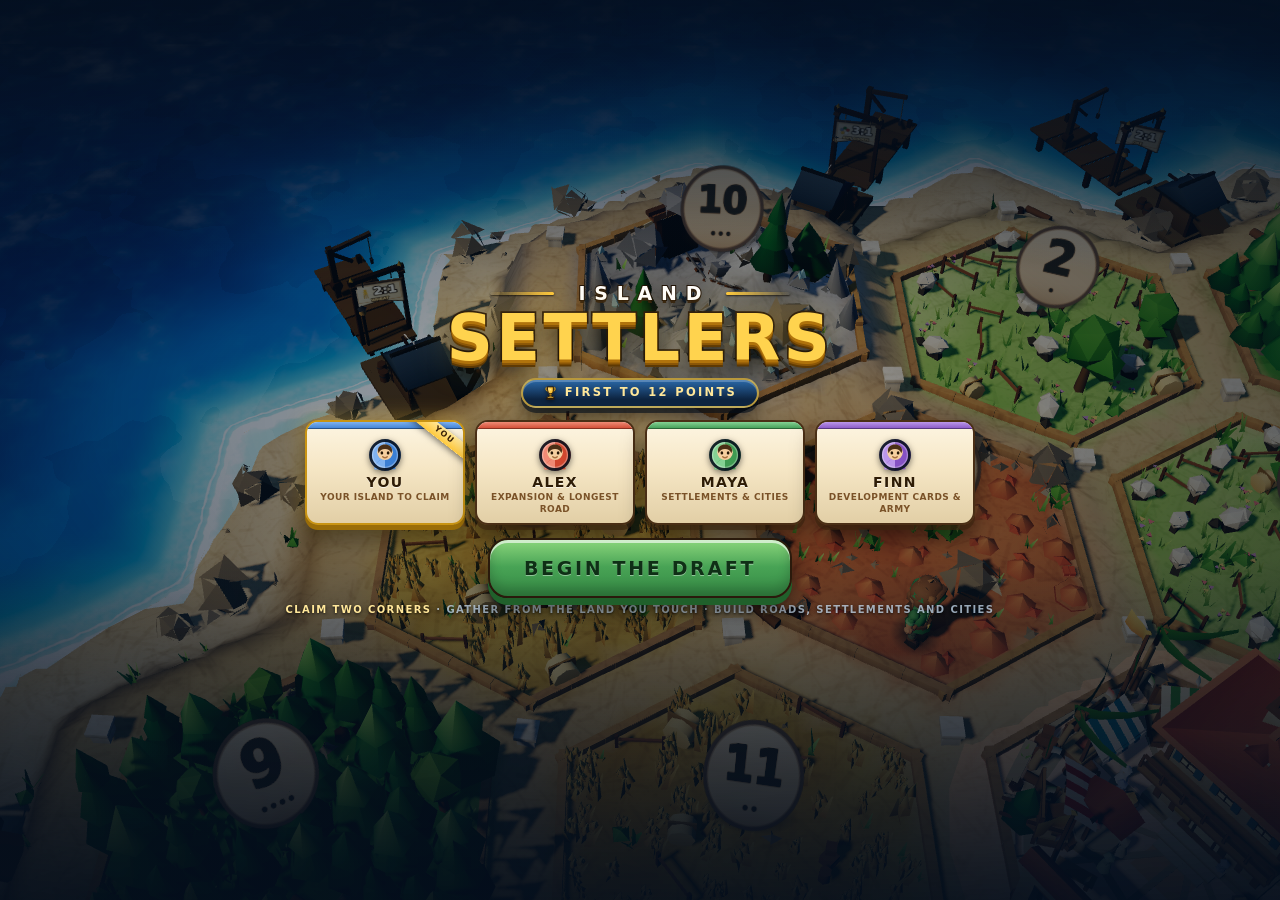
==== index.html @ 158d2d77 "Boot splash rebuilt, draft name plates removed, HUD moved to the contact-pickup model" ====
<!DOCTYPE html>
<html lang="en">
<head>
<meta charset="utf-8" />
<meta name="viewport" content="width=device-width,initial-scale=1,maximum-scale=1,user-scalable=no,viewport-fit=cover" />
<meta name="theme-color" content="#0b2a4a" />
<meta name="apple-mobile-web-app-capable" content="yes" />
<meta name="mobile-web-app-capable" content="yes" />
<meta name="apple-mobile-web-app-status-bar-style" content="black-translucent" />
<title>Island Settlers</title>
<link rel="stylesheet" href="./src/ui/ui.css" />
<script type="importmap">
{ "imports": { "three": "./vendor/three.module.js" } }
</script>
</head>
<body>
  <div id="app">
    <canvas id="gl"></canvas>
    <div id="ui"></div>
    <div id="rotate-gate">
      <div class="rg-inner">
        <div class="rg-phone"></div>
        <p>Rotate your device</p>
        <span>Island Settlers plays in landscape</span>
      </div>
    </div>
    <!-- ================================================== the cold open =====
         The first thing anyone ever sees, and the only screen in the build
         that is allowed to be expensive: nothing is being rendered behind it,
         so it can afford a painted sky, a silhouetted island, drifting cloud
         and a moving glint on the water. All of it is CSS gradients and one
         inline SVG — no images, no fonts, no requests. Styling lives in
         src/ui/ui-boot.css; the wordmark deliberately shares its bevel with
         the opening screen in src/systems/flowIntro.js. -->
    <div id="boot">
      <div class="bs-sky"></div>
      <div class="bs-sun"></div>
      <div class="bs-clouds"><i></i><i></i><i></i><i></i></div>
      <div class="bs-sea"><span class="bs-swell"></span><span class="bs-glint"></span></div>
      <!-- The silhouette. The viewBox is a deliberate 1200x132 letterbox: the
           element is ~9x as wide as it is tall on both target sizes, so the
           aspect agrees and nothing is stretched or cropped. -->
      <svg class="bs-isle" viewBox="0 0 1200 132" preserveAspectRatio="xMidYMax meet" aria-hidden="true">
        <defs>
          <linearGradient id="bsRim" x1="0" y1="0" x2="0" y2="1">
            <stop offset="0" stop-color="#ffe0a0" stop-opacity=".9" />
            <stop offset="1" stop-color="#ffab3c" stop-opacity="0" />
          </linearGradient>
          <!-- The land is not one flat ink: it catches a little sky along the
               ridge and goes almost black where it meets the water. -->
          <linearGradient id="bsLandG" x1="0" y1="0" x2="0" y2="1">
            <stop offset="0" stop-color="#143a5b" />
            <stop offset="0.5" stop-color="#0a2138" />
            <stop offset="1" stop-color="#04101c" />
          </linearGradient>
          <g id="bsPalm">
            <path d="M0 0 C-1.5 -12 -3.5 -22 -8 -32" stroke-width="3.4"
                  fill="none" stroke-linecap="round" />
            <path d="M-8 -32 C-20 -40 -30 -39 -36 -33 C-27 -36 -17 -35 -8 -32 Z" />
            <path d="M-8 -32 C-18 -44 -15 -53 -8 -57 C-11 -49 -10 -40 -8 -32 Z" />
            <path d="M-8 -32 C2 -45 12 -47 19 -43 C10 -42 1 -38 -8 -32 Z" />
            <path d="M-8 -32 C4 -32 13 -27 16 -20 C9 -26 0 -30 -8 -32 Z" />
            <path d="M-8 -32 C-16 -27 -21 -21 -22 -14 C-19 -22 -14 -28 -8 -32 Z" />
          </g>
        </defs>
        <!-- a further range, sitting back in the haze; it only shows through
             the dips in the near ridge, which is what makes the near ridge
             read as near -->
        <path class="bs-far" d="M0 132 L0 92 C80 88 140 80 210 84 C290 88 330 100 410 96
                 C510 91 580 70 680 66 C780 62 850 80 940 78
                 C1030 76 1120 70 1200 78 L1200 132 Z" />
        <!-- the island itself -->
        <path class="bs-land" d="M0 132 L0 104 C64 102 122 106 178 100 C216 96 238 84 274 78
                 C308 72 332 80 358 74 C394 66 406 50 450 42 C498 33 536 47 568 59
                 C598 70 628 77 666 75 C702 73 718 60 758 54 C802 48 840 63 874 74
                 C908 85 948 92 998 94 C1054 96 1130 93 1200 97 L1200 132 Z" />
        <!-- the sun-side edge of the ridge, caught by the light -->
        <path class="bs-lip" fill="none" stroke="url(#bsRim)" stroke-width="2.2"
              d="M358 74 C394 66 406 50 450 42 C498 33 536 47 568 59
                 C598 70 628 77 666 75 C702 73 718 60 758 54 C802 48 840 63 874 74
                 C908 85 948 92 998 94 C1054 96 1130 93 1200 97" />
        <g class="bs-palms">
          <use href="#bsPalm" transform="translate(440 44) scale(.5)" />
          <use href="#bsPalm" transform="translate(496 47) scale(.36)" />
          <use href="#bsPalm" transform="translate(752 56) scale(.44)" />
          <use href="#bsPalm" transform="translate(232 86) scale(.34)" />
        </g>
        <g class="bs-birds">
          <path d="M0 0 q5 -4 9 0 q4 -4 9 0" />
          <path d="M26 9 q3.5 -3 6.5 0 q3 -3 6.5 0" />
        </g>
      </svg>
      <div class="bs-boat">
        <svg viewBox="0 0 64 44" aria-hidden="true">
          <path d="M6 34 L58 34 L50 41 L14 41 Z" />
          <path d="M33 30 L33 7 L52 30 Z" />
          <path d="M29 30 L29 12 L15 30 Z" />
        </svg>
      </div>
      <div class="bs-vig"></div>
      <div class="bs-flash"></div>
      <div class="bs-fore">
        <div class="bs-crest">Island</div>
        <div class="bs-title">Settlers</div>
      </div>
      <!-- Parked on the deep water at the foot of the frame, well clear of the
           horizon, where a bevelled gold bar has something dark to sit on. -->
      <div class="bs-load">
        <div class="bs-bar"><span class="bs-fill"><i></i></span></div>
        <div class="bs-tip"><span>Charting the coastline</span></div>
      </div>
    </div>
  </div>
  <script>
  /* The splash is alive before a single module has parsed, so its two moving
     parts live here rather than in the build: the flavour line rotates, and
     the bar eases toward 92% because there is no honest byte counter to read.
     main.js sets `done` on #boot when the world exists — that is intercepted
     for one beat so the fill can land on 100 and the screen can hand over
     with a bloom instead of a cut. Defensive throughout: if any of it is
     missing the game still boots. */
  (function () {
    var boot = document.getElementById('boot');
    if (!boot || !boot.querySelector) return;
    var fill = boot.querySelector('.bs-fill');
    var tip = boot.querySelector('.bs-tip');
    var LINES = [
      'Charting the coastline',
      'Counting sheep in the pastures',
      'Weighing ore in the mountains',
      'Stamping the number tokens',
      'Mooring the docks against the tide',
      'Waking three rival settlers'
    ];
    var i = 1, p = 4, done = false, handing = false;

    function say(text) {
      if (!tip) return;
      while (tip.firstChild) tip.removeChild(tip.firstChild);
      var s = document.createElement('span');
      s.textContent = text;
      tip.appendChild(s);
    }
    var tipT = setInterval(function () {
      if (done) return;
      say(LINES[i++ % LINES.length]);
    }, 2300);

    var barT = setInterval(function () {
      if (done) return;
      p += (92 - p) * 0.055 + 0.35;
      if (p >= 91.9) { p = 92; clearInterval(barT); }
      if (fill) fill.style.width = p.toFixed(1) + '%';
    }, 90);

    function finish() {
      if (done) return;
      done = true;
      clearInterval(barT); clearInterval(tipT);
      if (fill) fill.style.width = '100%';
      say('Make landfall');
    }

    function watch() {
      if (handing || !boot.classList.contains('done')) return;
      handing = true;
      boot.classList.remove('done');          // hold for the last beat
      finish();
      setTimeout(function () { boot.classList.add('done'); }, 430);
    }
    if (typeof MutationObserver === 'function') {
      new MutationObserver(watch).observe(boot, {
        attributes: true, attributeFilter: ['class']
      });
    } else {
      setInterval(watch, 120);
    }
  })();
  </script>
  <script type="module" src="./src/main.js"></script>
</body>
</html>
---- src/ui/ui.css ----
/* ==========================================================================
   Island Settlers — interface styling (entry point).
   Landscape mobile web. System faces only, no webfonts, no remote assets.

   Split across four files to stay well inside the per-file line budget:
     ui-base.css  design tokens, reset, shared material, buttons
     ui-hud.css   the in-world heads-up display
     ui-boot.css  the boot splash — the cold open, before anything exists
     ui.css       board overview, modal panels, results, responsive

   Owner: UI agent.
   ========================================================================== */

@import './ui-base.css';
@import './ui-hud.css';
@import './ui-boot.css';

/* ======================================================== opening screen
   The match-flow module sets `mf-introlive` on the interface root while the
   opening screen is up. There is no match yet — an empty resource bar and a
   0-0-0-0 ranking behind the title is noise, and it was reading straight
   through the wordmark. Everything but the flow layer stands down, then
   fades back in as the draft begins. */
#ui.mf-introlive > *:not(.mf-layer){
  opacity:0 !important;
  transition:opacity .3s ease;
}
/* The overview and the panels animate their own opacity — leave them alone. */
#ui > *:not(.mf-layer):not(.ov):not(.panels){transition:opacity .45s ease .12s}

/* ============================================================== overview */
.ov{
  position:absolute;inset:0;
  opacity:0;transform:scale(1.05);
  transition:opacity .25s ease,transform .25s cubic-bezier(.2,.9,.3,1);
}
.ov.on{opacity:1;transform:scale(1)}
.ov-cv{position:absolute;inset:0;width:100%;height:100%;display:block;touch-action:none}

.ov-top{
  position:absolute;top:var(--gT);left:50%;transform:translateX(-50%);
  display:flex;flex-direction:column;align-items:center;gap:2px;
  padding:6px 22px 7px;border-radius:13px;
}
.ov-title{font:800 14px/1 var(--ff);letter-spacing:.16em;text-transform:uppercase;
  color:var(--gold-l);text-shadow:0 1px 0 #6b4405,0 2px 6px rgba(0,0,0,.5)}
.ov-hint{font:700 9px/1 var(--ff);letter-spacing:.1em;text-transform:uppercase;
  color:rgba(196,220,245,.8)}

.ov-x{position:absolute;top:var(--gT);left:var(--gL)}

.ov-rail{
  position:absolute;right:var(--gR);top:var(--gT);
  bottom:var(--gB);width:186px;overflow:auto;
  display:flex;flex-direction:column;gap:6px;padding:7px;
}
.rail-head{font:800 9px/1 var(--ff);letter-spacing:.24em;text-transform:uppercase;
  color:rgba(255,231,154,.78);text-align:center;padding:2px 0 4px}

/* One row per settler. The left bar is the player's colour at full strength —
   no tint, no transparency — and the whole row is washed with it, so "which
   one am I" is answered before the name is read. */
.rr{position:relative;padding:6px 7px 6px 12px;border-radius:10px;overflow:hidden;
  background:
    linear-gradient(90deg,var(--ct,rgba(59,127,212,.34)),rgba(255,255,255,.03) 64%),
    linear-gradient(180deg,rgba(255,255,255,.09),rgba(255,255,255,.03));
  box-shadow:inset 0 1px 0 rgba(255,255,255,.16),0 1px 2px rgba(0,0,0,.3)}
.rr::before{content:'';position:absolute;left:0;top:0;bottom:0;width:6px;
  background:linear-gradient(180deg,var(--cl,#7fb2f0),var(--c,#3b7fd4) 55%);
  box-shadow:inset -1px 0 0 rgba(0,0,0,.45)}
.rr.me{padding-top:8px;
  background:
    linear-gradient(90deg,var(--ct2,rgba(59,127,212,.62)),rgba(59,127,212,.16) 72%),
    linear-gradient(180deg,rgba(255,255,255,.12),rgba(255,255,255,.04));
  box-shadow:inset 0 0 0 2px var(--gold),0 0 14px rgba(255,201,60,.34),
             inset 0 1px 0 rgba(255,255,255,.2)}
.rr.me::before{width:7px;box-shadow:inset -1px 0 0 rgba(0,0,0,.4),0 0 10px rgba(255,201,60,.6)}
.rr-you{position:absolute;top:0;right:0;padding:2px 7px 3px;border-radius:0 10px 0 9px;
  background:linear-gradient(180deg,var(--gold-l),var(--gold));
  font:800 8px/1 var(--ff);letter-spacing:.16em;text-transform:uppercase;color:#3a2208;
  box-shadow:0 1px 3px rgba(0,0,0,.5)}
.rr-top{display:flex;align-items:center;gap:7px}
.rr-av{line-height:0;flex:0 0 auto}
.rr-id{flex:1 1 auto;min-width:0;display:flex;flex-direction:column;gap:2px}
.rr-name{min-width:0;font:800 12.5px/1 var(--ff);color:#fff;letter-spacing:.05em;
  overflow:hidden;text-overflow:ellipsis;white-space:nowrap;
  text-shadow:0 1px 2px rgba(0,0,0,.6)}
.rr-col{font:800 7.5px/1 var(--ff);letter-spacing:.2em;text-transform:uppercase;
  color:var(--cl,#7fb2f0);text-shadow:0 1px 2px rgba(0,0,0,.7)}
.rr.me .rr-col{color:var(--gold-l)}
.rr-vp{font:800 20px/1 var(--ff);color:var(--gold);
  -webkit-text-stroke:1.6px rgba(10,18,30,.8);paint-order:stroke fill}
.rr-stats{display:flex;flex-wrap:wrap;gap:4px;margin-top:5px}
.rr-stats i{display:inline-flex;align-items:center;gap:3px;font-style:normal;
  padding:2px 5px;border-radius:7px;background:rgba(0,0,0,.30);
  box-shadow:inset 0 1px 0 rgba(255,255,255,.12)}
.rr-stats i em{font:800 13px/1 var(--ff);font-style:normal;color:#eaf2fb}
.rr-stats i.won{background:rgba(255,201,60,.26);box-shadow:inset 0 0 0 1px rgba(255,201,60,.6)}
.rr-stats i.won em{color:var(--gold-l)}

.ov-bar{
  position:absolute;left:50%;transform:translateX(-50%);
  bottom:var(--gB);
  display:flex;align-items:center;gap:11px;padding:7px 11px;
  border-radius:17px;
}
.ov-sel{font:800 10px/1.2 var(--ff);letter-spacing:.13em;text-transform:uppercase;
  color:rgba(226,238,250,.9);max-width:34vw;text-align:center}

/* ================================================================ panels */
.panels{position:absolute;inset:0;opacity:0;transition:opacity .22s ease}
.panels.on{opacity:1}
.scrim{position:absolute;inset:0;background:rgba(4,14,28,.62);
  backdrop-filter:blur(3px);-webkit-backdrop-filter:blur(3px);pointer-events:auto}
.scrim.hard{background:rgba(4,14,28,.9)}

.sheet{
  position:absolute;left:50%;top:50%;transform:translate(-50%,-50%) scale(.97);
  width:min(680px,calc(100vw - 28px - var(--sal) - var(--sar)));
  max-height:calc(100vh - 20px - var(--sat) - var(--sab));
  display:flex;flex-direction:column;gap:8px;padding:11px 13px 12px;
  background:linear-gradient(180deg,#fdf5e2 0%,var(--cream) 34%,var(--cream-2) 100%);
  border:3px solid var(--brown);border-radius:20px;
  box-shadow:0 10px 0 rgba(90,58,30,.5),0 22px 46px rgba(0,0,0,.6),
             inset 0 3px 0 rgba(255,255,255,.9);
  transition:transform .22s cubic-bezier(.2,1.2,.35,1);
  pointer-events:auto;overflow:hidden;
}
.panels.on .sheet{transform:translate(-50%,-50%) scale(1)}
.sheet-head{display:flex;align-items:center;justify-content:space-between;gap:10px}
.sheet-title{font:800 16px/1 var(--ff);letter-spacing:.2em;text-transform:uppercase;
  color:var(--brown);text-shadow:0 1px 0 rgba(255,255,255,.85)}
.sheet h4{margin:0 0 5px;font:800 9.5px/1 var(--ff);letter-spacing:.2em;
  text-transform:uppercase;color:var(--brown-2);text-align:center}
.sheet-foot{display:flex;align-items:center;justify-content:space-between;gap:12px;
  padding-top:3px;border-top:2px solid rgba(90,58,30,.18)}
.why,.vp-note{font:700 10.5px/1.25 var(--ff);letter-spacing:.06em;color:#6b4a26;
  text-transform:uppercase;flex:1 1 auto}

/* --- trade --------------------------------------------------------------- */
.inv-strip{display:flex;gap:10px;justify-content:center;padding:6px 10px;border-radius:12px;
  background:linear-gradient(180deg,rgba(90,58,30,.06),rgba(90,58,30,.16));
  border:1.5px solid rgba(90,58,30,.26);
  box-shadow:inset 0 1px 0 rgba(255,255,255,.7)}
.inv{display:flex;align-items:center;gap:5px}
.inv b{font:800 17px/1 var(--ff);color:#3f2a12;text-shadow:0 1px 0 rgba(255,255,255,.6)}

.trade-body{display:flex;align-items:stretch;gap:10px}
.tcol{flex:1 1 0;min-width:0}
.tmid{display:flex;flex-direction:column;align-items:center;justify-content:center;gap:2px;
  flex:0 0 92px;padding:0 4px}
.ratio{display:flex;align-items:baseline;gap:3px}
.ratio b{font:800 30px/1 var(--ff);color:var(--brown);
  text-shadow:0 2px 0 rgba(255,255,255,.8),0 3px 6px rgba(90,58,30,.3)}
.ratio i{font:800 22px/1 var(--ff);font-style:normal;color:var(--gold-d)}
.ratio-where{font:800 8.5px/1.1 var(--ff);letter-spacing:.14em;text-transform:uppercase;
  color:var(--brown-2);text-align:center}
.ratio-note{font:700 8px/1.15 var(--ff);letter-spacing:.06em;text-transform:uppercase;
  color:#9a6b2c;text-align:center;min-height:9px}

.pickrow{display:flex;gap:5px}
.pick{
  position:relative;flex:1 1 48px;min-width:48px;min-height:62px;
  display:flex;flex-direction:column;align-items:center;justify-content:center;gap:3px;
  padding:5px 2px;border-radius:11px;
  background:linear-gradient(180deg,#fffaee,#efdfba);
  border:2px solid rgba(90,58,30,.55);
  box-shadow:0 3px 0 rgba(90,58,30,.35),inset 0 2px 0 rgba(255,255,255,.85);
  cursor:pointer;touch-action:manipulation;
  transition:transform .1s ease,box-shadow .1s ease,filter .16s ease;
}
.pick:active{transform:translateY(3px);box-shadow:0 0 0 rgba(90,58,30,.35)}
.pick.on{border-color:var(--gold-d);
  background:linear-gradient(180deg,#ffeeb8,#ffc93c);
  box-shadow:0 3px 0 #a8741a,0 0 15px rgba(255,201,60,.55),inset 0 2px 0 rgba(255,255,255,.8)}
.pick.off{filter:grayscale(1) brightness(.9);opacity:.55}
.pick.off:active{transform:none}
.pk-ico{line-height:0}
.pk-name{font:800 8px/1 var(--ff);letter-spacing:.09em;text-transform:uppercase;color:var(--brown)}
.pick em{position:absolute;top:2px;right:4px;font:800 11px/1 var(--ff);font-style:normal;
  color:#7a5228}

/* --- cards --------------------------------------------------------------- */
/* The buy button carries its own cost row: it must not inherit the build
   card's full-bleed gold band, which overflows a 48px-tall button. */
.buy-cost{display:inline-flex;align-items:center;gap:7px;margin-left:3px;
  padding-left:9px;border-left:1.5px solid rgba(90,58,30,.30)}
.buy-cost .cc{display:inline-flex;align-items:center;gap:2px;font-style:normal}
.buy-cost .cc em{font:800 16px/1 var(--ff);font-style:normal;color:#3f2a12;
  text-shadow:0 1px 0 rgba(255,255,255,.55)}
.hand{display:flex;gap:9px;justify-content:center;align-items:flex-start;
  min-height:150px;padding:8px 4px 4px;overflow-x:auto;overflow-y:hidden}
.dcard{
  position:relative;flex:0 0 122px;width:122px;min-height:150px;
  display:flex;flex-direction:column;align-items:center;gap:4px;padding:9px 8px 10px;
  background:linear-gradient(180deg,#fffaea,#f0dfb6 62%,#e0cb9c);
  border:2.5px solid var(--brown);border-radius:12px;
  box-shadow:0 6px 0 rgba(90,58,30,.42),0 12px 22px rgba(0,0,0,.4),
             inset 0 2px 0 rgba(255,255,255,.9);
  transform-origin:50% 120%;cursor:pointer;touch-action:manipulation;
  transition:transform .16s cubic-bezier(.2,1.2,.35,1),box-shadow .16s ease;
}
.dcard:active{box-shadow:0 2px 0 rgba(90,58,30,.42),0 6px 12px rgba(0,0,0,.4)}
.dcard::after{content:'';position:absolute;inset:4px;border-radius:8px;
  border:1.5px dashed rgba(90,58,30,.28);pointer-events:none}
.dc-art{line-height:0;padding:7px;border-radius:50%;
  background:radial-gradient(circle at 40% 32%,#fff,rgba(255,201,60,.35) 70%,rgba(255,201,60,0));
  box-shadow:inset 0 0 0 2px rgba(90,58,30,.22)}
.dc-name{font:800 11px/1 var(--ff);letter-spacing:.11em;text-transform:uppercase;
  color:var(--brown);text-align:center;text-shadow:0 1px 0 rgba(255,255,255,.8)}
.dc-text{font:400 9.5px/1.28 var(--ff);color:#6b4a26;text-align:center;flex:1 1 auto}
.dc-play{font:800 8px/1 var(--ff);letter-spacing:.16em;text-transform:uppercase;
  color:#fff;background:linear-gradient(#48a355,#25692f);padding:4px 9px;border-radius:8px;
  box-shadow:0 2px 0 #17471f}
.c-knight .dc-art{background:radial-gradient(circle at 40% 32%,#fff,rgba(141,151,166,.4) 70%,transparent)}
.c-victoryPoint .dc-art{background:radial-gradient(circle at 40% 32%,#fff,rgba(255,201,60,.5) 70%,transparent)}
.hand-empty{display:flex;flex-direction:column;align-items:center;gap:8px;
  padding:22px 20px;opacity:.62}
.hand-empty p{margin:0;max-width:280px;text-align:center;
  font:700 11px/1.35 var(--ff);color:var(--brown-2)}

/* --- results -------------------------------------------------------------- */
.results{
  position:absolute;inset:0;display:flex;flex-direction:column;
  padding:var(--gT) var(--gR) var(--gB) var(--gL);
  gap:7px;pointer-events:auto;
  background:radial-gradient(ellipse at 50% 22%,rgba(255,201,60,.20),transparent 62%),
             linear-gradient(180deg,#0b2444,#061529);
}
.rs-banner{
  position:absolute;left:50%;top:-8px;transform:translateX(-50%);line-height:0;
  padding:12px 26px 14px;border-radius:0 0 22px 22px;
  background:linear-gradient(180deg,var(--wl,#ffe79a),var(--wc,#ffc93c));
  border:3px solid rgba(20,12,4,.6);border-top:0;
  box-shadow:0 10px 26px rgba(0,0,0,.55),inset 0 -6px 12px rgba(0,0,0,.18);
  animation:bannerDrop .5s cubic-bezier(.2,1.3,.35,1);
}
@keyframes bannerDrop{from{transform:translateX(-50%) translateY(-70px)}to{transform:translateX(-50%)}}
.rs-head{margin-top:74px;text-align:center}
.rs-title{margin:0;font:800 34px/1 var(--ff);letter-spacing:.14em;text-transform:uppercase;
  color:var(--gold);-webkit-text-stroke:2px rgba(12,20,34,.85);
  text-shadow:0 4px 0 rgba(8,14,26,.5),0 0 34px rgba(255,201,60,.55);
  animation:titlePop .5s .12s cubic-bezier(.2,1.5,.4,1) both}
.results.lost .rs-title{color:#e3ecf6;text-shadow:0 4px 0 rgba(8,14,26,.5)}
@keyframes titlePop{from{opacity:0;transform:scale(.7)}to{opacity:1;transform:scale(1)}}
.rs-sub{margin:3px 0 0;font:700 11px/1.2 var(--ff);letter-spacing:.14em;text-transform:uppercase;
  color:rgba(200,222,244,.86)}

.rs-body{flex:1 1 auto;display:flex;gap:11px;min-height:0;margin-top:6px}
.rs-list{flex:1 1 auto;display:flex;flex-direction:column;gap:6px;overflow:auto;min-width:0}
.rs-row{
  display:flex;align-items:center;gap:9px;padding:6px 10px;border-radius:12px;
  border-left:5px solid var(--c,#3b7fd4);
  opacity:0;transform:translateX(34px);
  transition:opacity .34s ease,transform .34s cubic-bezier(.2,1,.3,1);
}
.rs-row.in{opacity:1;transform:none}
.rs-row.win{box-shadow:0 8px 8px -2px rgba(0,0,0,.4),0 0 22px rgba(255,201,60,.34),
  inset 0 2px 0 rgba(255,255,255,.22),inset 0 0 0 1.5px rgba(255,201,60,.6)}
.rs-av{line-height:0;flex:0 0 auto}
.rs-pos{font:800 17px/1 var(--ff);color:rgba(255,255,255,.5);width:16px;text-align:center}
.rs-row.win .rs-pos{color:var(--gold)}
.rs-mid{flex:1 1 auto;min-width:0;display:flex;flex-direction:column;gap:4px}
.rs-name{font:800 13px/1 var(--ff);letter-spacing:.1em;text-transform:uppercase;color:#fff}
.rs-bd{display:flex;flex-wrap:wrap;gap:5px}
.rs-bd i{display:inline-flex;align-items:center;gap:4px;font-style:normal;
  padding:2px 6px;border-radius:7px;background:rgba(0,0,0,.30);
  box-shadow:inset 0 1px 0 rgba(255,255,255,.12)}
.rs-bd em{font:800 13px/1 var(--ff);font-style:normal;color:var(--gold-l)}
.rs-bd u{font:700 9px/1 var(--ff);text-decoration:none;letter-spacing:.08em;
  text-transform:uppercase;color:rgba(214,232,248,.82)}
.rs-vp{display:flex;align-items:center;gap:4px}
.rs-vp b{font:800 22px/1 var(--ff);color:var(--gold);
  -webkit-text-stroke:1.8px rgba(10,18,30,.8);paint-order:stroke fill}
.rs-vp i{line-height:0}

.rs-side{flex:0 0 210px;display:flex;flex-direction:column;gap:4px;padding:8px 9px;
  overflow:auto}
.rs-side h4{margin:0 0 3px;font:800 9px/1 var(--ff);letter-spacing:.22em;text-transform:uppercase;
  color:rgba(255,231,154,.78);text-align:center}
.rs-stat{display:flex;align-items:center;gap:7px;padding:3px 5px;border-radius:8px}
.rs-stat:nth-child(even){background:rgba(255,255,255,.06)}
.rs-stat span{flex:1 1 auto;font:700 9.5px/1.15 var(--ff);letter-spacing:.06em;
  text-transform:uppercase;color:rgba(206,226,246,.85)}
.rs-stat b{font:800 13px/1 var(--ff);color:#fff}
.rs-foot{display:flex;justify-content:center;padding-top:2px}

/* The boot splash lives in ui-boot.css. */

/* ============================================================ rotate gate */
#rotate-gate{
  position:absolute;inset:0;z-index:40;display:none;
  align-items:center;justify-content:center;
  background:linear-gradient(180deg,#0b2444,#061529);
}
#rotate-gate.show{display:flex}
.rg-inner{display:flex;flex-direction:column;align-items:center;gap:16px;text-align:center;
  padding:22px}
.rg-inner p{margin:0;font:800 20px/1 var(--ff);letter-spacing:.16em;text-transform:uppercase;
  color:var(--gold-l);text-shadow:0 2px 0 #6b4405}
.rg-inner span{font:700 11px/1.3 var(--ff);letter-spacing:.12em;text-transform:uppercase;
  color:rgba(198,220,242,.75)}
.rg-phone{
  width:58px;height:100px;border-radius:12px;
  background:linear-gradient(160deg,#1e4470,#0d2340);
  border:3px solid rgba(255,201,60,.75);
  box-shadow:0 10px 26px rgba(0,0,0,.55),inset 0 2px 0 rgba(255,255,255,.16);
  position:relative;animation:rgSpin 2.4s ease-in-out infinite;
}
.rg-phone::before{content:'';position:absolute;left:50%;top:7px;transform:translateX(-50%);
  width:20px;height:3px;border-radius:2px;background:rgba(255,201,60,.55)}
.rg-phone::after{content:'';position:absolute;left:50%;bottom:6px;transform:translateX(-50%);
  width:20px;height:20px;border-radius:50%;border:2px solid rgba(255,201,60,.45)}
@keyframes rgSpin{0%,22%{transform:rotate(0)}52%,78%{transform:rotate(-90deg)}100%{transform:rotate(0)}}

/* =========================================================== compact phone
   Verified at 667x375. The rule here is simple: gutters, gaps and text may
   shrink — a resource icon never does. Everything the thumb touches keeps a
   48px box, and the four bottom clusters are sized so they cannot meet. */
@media (max-height:400px),(max-width:760px){
  :root{--edge:9px}

  /* top-left stacks so the identity chip never reaches the resource pill */
  .tl-row{flex-direction:column;align-items:flex-start;gap:6px}
  .idcard{height:44px;max-width:150px;padding:0 9px 0 6px;gap:6px}
  .idc-name{font-size:12.5px}
  .idc-sub{display:none}
  .idc-vp{padding-left:7px;gap:3px}
  .idc-vp b{font-size:20px}
  .idc-vp i{font-size:10px}
  .pop{top:calc(var(--gT) + 104px)}

  .resbar{height:42px;padding:0 3px}
  .res{padding:0 5px;gap:4px}
  .res b{font-size:19px;min-width:12px}

  .hud-tr{width:158px;padding:4px 5px 6px}
  .rk{height:34px;gap:5px;padding:0 6px 0 5px}
  .rk-av svg{width:28px;height:28px}
  .rk-pos{display:none}
  .rk-name{font-size:11.5px}
  .rk-vp b{font-size:17px;min-width:12px}
  .rk-head{font-size:8px;padding:2px 0 4px}

  .bcard{width:70px;height:96px;padding:5px 3px 0}
  .build-row{gap:5px}
  .bc-name{font-size:12px}
  .bcard[data-kind="settlement"] .bc-name{font-size:10.5px}
  .bc-ico svg{width:26px;height:26px}
  /* Two cost chips must share a 70px card: the 20px object is fixed, so the
     padding and the inter-chip gap are what give. */
  .bc-cost{gap:1px 3px;padding:2px 0 3px}
  .bc-cost .cc{gap:1px;padding:0}
  .bc-cost .cc em{font-size:14px}

  .cbtn{width:50px;height:50px}
  .cbtn .cb-lab{font-size:8px}
  .cbtn.small{width:48px;height:48px}
  .hud-br{gap:6px}

  .hud-bl{max-width:156px}
  .prompt{min-height:44px;padding:5px 10px 5px 7px;gap:7px}
  .pr-txt{font-size:11px;letter-spacing:.07em}
  .pr-sub{font-size:9px}

  .hud-toasts{bottom:calc(var(--gB) + 54px);max-width:44vw}
  .toast{max-width:56vw;font-size:11px;padding:5px 11px 6px 8px}

  .ann-txt{font-size:22px}
  /* Every pixel the title plate and the confirm bar give back is board: the
     map is scaled to the space between them, and at 375px tall that is the
     difference between a readable island and a crowded one. */
  .ov-top{padding:4px 15px 5px;border-radius:11px}
  .ov-title{font-size:12.5px;letter-spacing:.13em}
  .ov-hint{display:none}
  .ov-bar{padding:5px 9px;gap:8px;border-radius:15px}
  .ov-sel{font-size:9px;max-width:30vw}
  .ov-rail{width:158px;padding:6px}
  .rr{padding:5px 6px 5px 11px}
  .rr-col{font-size:7px;letter-spacing:.16em}
  .rr-you{font-size:7px;padding:2px 5px 3px}
  .rr-av svg{width:26px;height:26px}
  .rr-name{font-size:11.5px}
  .rr-vp{font-size:17px}
  .rr-stats{margin-top:4px;gap:3px}
  .rr-stats i{padding:1px 4px}
  /* Four 20px stat chips will not sit on one 144px line, and two wrapped rows
     per player overflow a 375px-tall rail. Awards only earn their space once
     someone actually holds them. */
  .rr-stats i.aw:not(.won){display:none}
  .rs-side{flex-basis:180px}
  .rs-title{font-size:27px}
  .dcard{flex-basis:108px;width:108px;min-height:140px}
  .hand{min-height:140px}
  .tmid{flex-basis:76px}
  .ratio b{font-size:25px}
}

/* Very short viewports: reclaim vertical space without shrinking any icon. */
@media (max-height:380px){
  .bcard{height:92px}
  .bc-ico{margin:0}
  .bc-ico svg{width:24px;height:24px}
  .hud-toasts{bottom:calc(var(--gB) + 104px)}
}

@media (prefers-reduced-motion:reduce){
  *{animation-duration:.001s !important;transition-duration:.06s !important}
}
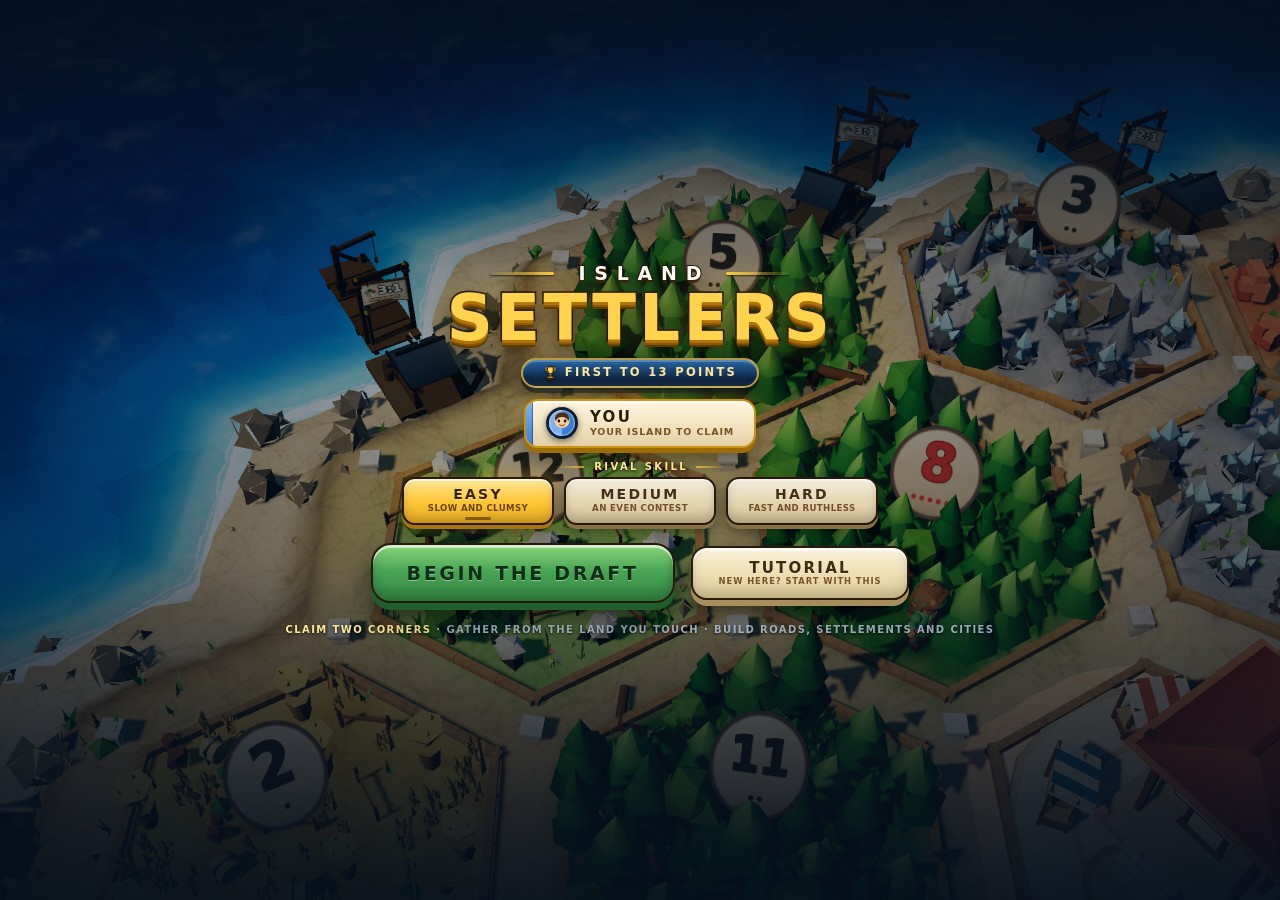
==== commit 139660e2: "Tutorial: illustrated rules and a guided practice run; longer splash; cleaner home screen" ====
--- a/index.html
+++ b/index.html
@@ -116,12 +116,33 @@
      parts live here rather than in the build: the flavour line rotates, and
      the bar eases toward 92% because there is no honest byte counter to read.
      main.js sets `done` on #boot when the world exists — that is intercepted
-     for one beat so the fill can land on 100 and the screen can hand over
-     with a bloom instead of a cut. Defensive throughout: if any of it is
-     missing the game still boots. */
+     so the fill can land on 100 and the screen can hand over with a bloom
+     instead of a cut. Defensive throughout: if any of it is missing the game
+     still boots.
+
+     MINIMUM HOLD. On a desktop the world is ready in well under a second and
+     the whole cold open used to be gone before anyone could read the title —
+     "it disappears so quickly I can't tell what the game is". So the handoff
+     is now floored: whatever happens, the splash stays put for MIN_HOLD before
+     the bar is allowed to land, and LAND ms after that it starts its bloom.
+     Nothing here can make it feel stuck, because the floor is only ever a
+     floor: a slow device passes it on the way and hands over the instant it
+     is ready. Timings are published on window.__SPLASH__ so the capture rig
+     can measure the real numbers rather than trust this comment. */
   (function () {
     var boot = document.getElementById('boot');
     if (!boot || !boot.querySelector) return;
+    var MIN_HOLD = 2650;   // ms the artwork is guaranteed to stay readable
+    var LAND = 430;        // the beat the bar needs to travel 92% -> 100%
+    var clock = function () {
+      return (window.performance && performance.now)
+        ? performance.now() : (new Date()).getTime();
+    };
+    var t0 = clock();
+    var S = window.__SPLASH__ = {
+      minHold: MIN_HOLD, land: LAND,
+      readyAt: -1, waitMs: -1, landedAt: -1, handoffAt: -1
+    };
     var fill = boot.querySelector('.bs-fill');
     var tip = boot.querySelector('.bs-tip');
     var LINES = [
@@ -159,14 +180,28 @@
       clearInterval(barT); clearInterval(tipT);
       if (fill) fill.style.width = '100%';
       say('Make landfall');
-    }
-
+      S.landedAt = clock() - t0;
+    }
+
+    /* main.js sets `done` the moment the world exists. Take the class straight
+       back off, serve out whatever is left of the minimum hold — the flavour
+       line keeps rotating and the bar keeps easing through it, so the screen
+       is never frozen — then land the bar and put the class back. */
     function watch() {
       if (handing || !boot.classList.contains('done')) return;
       handing = true;
-      boot.classList.remove('done');          // hold for the last beat
-      finish();
-      setTimeout(function () { boot.classList.add('done'); }, 430);
+      boot.classList.remove('done');
+      S.readyAt = clock() - t0;
+      var wait = MIN_HOLD - S.readyAt;
+      if (!(wait > 0)) wait = 0;
+      S.waitMs = wait;
+      setTimeout(function () {
+        finish();
+        setTimeout(function () {
+          S.handoffAt = clock() - t0;
+          boot.classList.add('done');
+        }, LAND);
+      }, wait);
     }
     if (typeof MutationObserver === 'function') {
       new MutationObserver(watch).observe(boot, {
--- a/src/ui/ui.css
+++ b/src/ui/ui.css
@@ -2,10 +2,11 @@
    Island Settlers — interface styling (entry point).
    Landscape mobile web. System faces only, no webfonts, no remote assets.
 
-   Split across four files to stay well inside the per-file line budget:
+   Split across five files to stay well inside the per-file line budget:
      ui-base.css  design tokens, reset, shared material, buttons
      ui-hud.css   the in-world heads-up display
      ui-boot.css  the boot splash — the cold open, before anything exists
+     tutorial.css the rules book and the guided practice run
      ui.css       board overview, modal panels, results, responsive
 
    Owner: UI agent.
@@ -14,6 +15,7 @@
 @import './ui-base.css';
 @import './ui-hud.css';
 @import './ui-boot.css';
+@import './tutorial.css';
 
 /* ======================================================== opening screen
    The match-flow module sets `mf-introlive` on the interface root while the
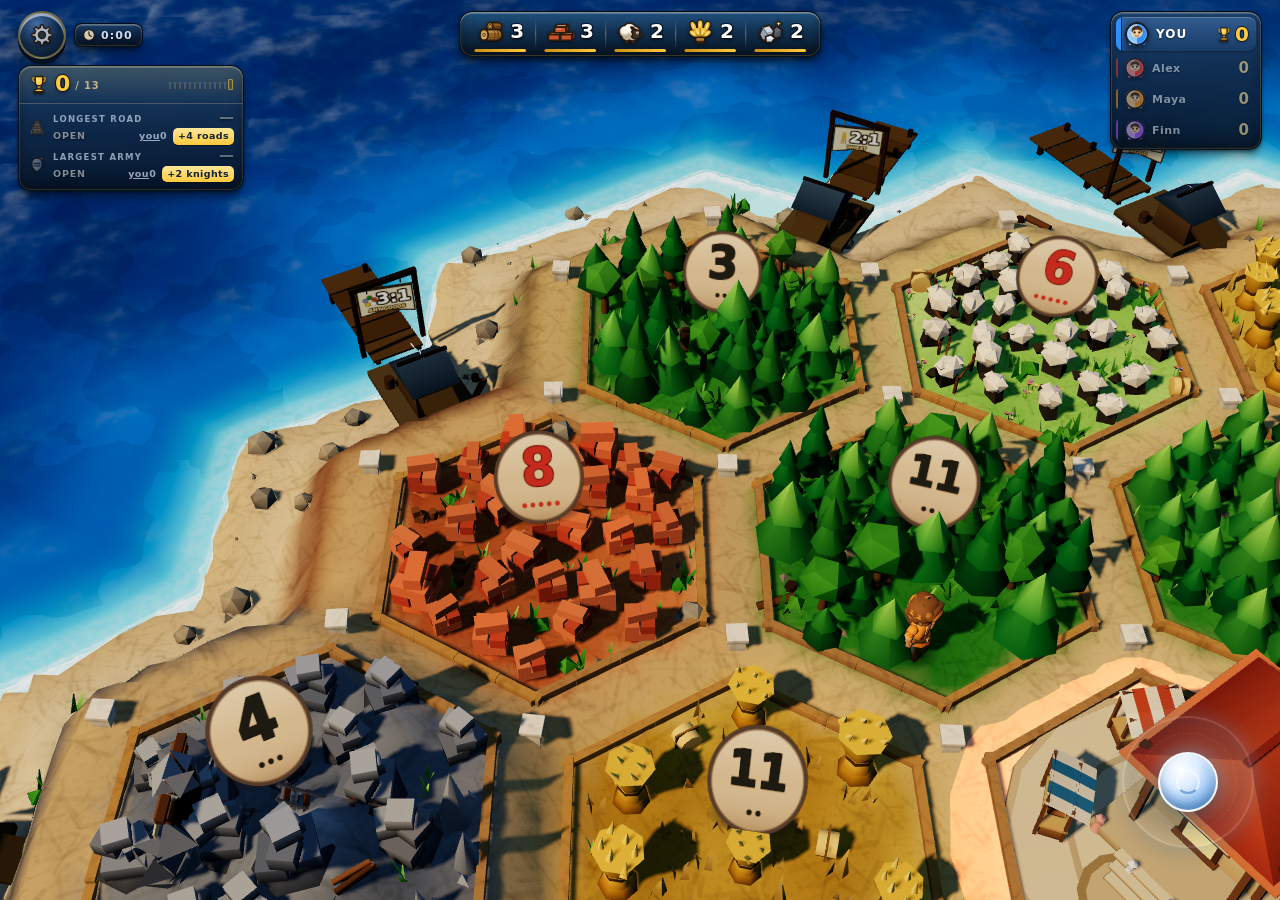
==== commit 9c6893c7: "The phone pass: installable, one-handed, and the map gets the screen back   "Can you make the mobile" ====
--- a/index.html
+++ b/index.html
@@ -7,7 +7,17 @@
 <meta name="apple-mobile-web-app-capable" content="yes" />
 <meta name="mobile-web-app-capable" content="yes" />
 <meta name="apple-mobile-web-app-status-bar-style" content="black-translucent" />
+<meta name="apple-mobile-web-app-title" content="Settlers" />
+<meta name="application-name" content="Settlers" />
+<meta name="description" content="A real-time island settling race. Run, gather, build, and take the island before three rivals do." />
 <title>Island Settlers</title>
+<!-- Installable. "Maybe make it a PWA I can save to my homescreen so I don't
+     see the URL bar for a start." Every path here is RELATIVE, because the
+     game is served from a project subpath on GitHub Pages and an absolute
+     "/manifest.webmanifest" would point at the root of the domain. -->
+<link rel="manifest" href="./manifest.webmanifest" />
+<link rel="icon" href="./icons/icon-192.png" sizes="192x192" type="image/png" />
+<link rel="apple-touch-icon" href="./icons/apple-touch-icon.png" />
 <link rel="stylesheet" href="./src/ui/ui.css" />
 <script type="importmap">
 { "imports": { "three": "./vendor/three.module.js" } }
@@ -212,6 +222,40 @@
     }
   })();
   </script>
+  <script>
+  /* Register the worker, and only ever from a secure context — a plain-http
+     LAN address is exactly where a half-registered worker goes wrong, and the
+     dev server on 5173 has no business holding a cache anyway. Registered with
+     an explicit relative scope so the Pages subpath is the scope and not the
+     domain root. Failure is silent by design: the game does not need it. */
+  /* Chrome fires `beforeinstallprompt` once, early — often before the module
+     graph has finished parsing — and if nobody calls preventDefault it puts up
+     its own mini-infobar and then never offers again. Catch it here, at the top
+     of the document, and park it; the opening screen's ADD TO HOME SCREEN chip
+     reads it off the window and is the thing that finally calls prompt(). */
+  window.__INSTALL__ = { evt: null };
+  window.addEventListener('beforeinstallprompt', function (e) {
+    if (e.preventDefault) e.preventDefault();
+    window.__INSTALL__.evt = e;
+    try { window.dispatchEvent(new Event('is-installable')); } catch (err) { /* ok */ }
+  });
+
+  (function () {
+    if (!('serviceWorker' in navigator)) return;
+    var ok = location.protocol === 'https:'
+      || location.hostname === 'localhost' || location.hostname === '127.0.0.1';
+    if (!ok) return;
+    window.addEventListener('load', function () {
+      navigator.serviceWorker.register('./sw.js', { scope: './' })
+        .then(function (reg) {
+          window.__PWA__ = { scope: reg.scope };
+          // A worker that is waiting is a worker holding yesterday's build.
+          if (reg.waiting) reg.waiting.postMessage('skip-waiting');
+        })
+        .catch(function () { /* offline play is a bonus, never a requirement */ });
+    });
+  })();
+  </script>
   <script type="module" src="./src/main.js"></script>
 </body>
 </html>
--- a/src/ui/ui.css
+++ b/src/ui/ui.css
@@ -16,6 +16,7 @@
 @import './ui-hud.css';
 @import './ui-boot.css';
 @import './tutorial.css';
+@import './friends.css';
 
 /* ======================================================== opening screen
    The match-flow module sets `mf-introlive` on the interface root while the
@@ -68,7 +69,7 @@
     linear-gradient(180deg,rgba(255,255,255,.09),rgba(255,255,255,.03));
   box-shadow:inset 0 1px 0 rgba(255,255,255,.16),0 1px 2px rgba(0,0,0,.3)}
 .rr::before{content:'';position:absolute;left:0;top:0;bottom:0;width:6px;
-  background:linear-gradient(180deg,var(--cl,#7fb2f0),var(--c,#3b7fd4) 55%);
+  background:linear-gradient(180deg,var(--cl,#93cbff),var(--c,#2f8ffb) 55%);
   box-shadow:inset -1px 0 0 rgba(0,0,0,.45)}
 .rr.me{padding-top:8px;
   background:
@@ -88,7 +89,7 @@
   overflow:hidden;text-overflow:ellipsis;white-space:nowrap;
   text-shadow:0 1px 2px rgba(0,0,0,.6)}
 .rr-col{font:800 7.5px/1 var(--ff);letter-spacing:.2em;text-transform:uppercase;
-  color:var(--cl,#7fb2f0);text-shadow:0 1px 2px rgba(0,0,0,.7)}
+  color:var(--cl,#93cbff);text-shadow:0 1px 2px rgba(0,0,0,.7)}
 .rr.me .rr-col{color:var(--gold-l)}
 .rr-vp{font:800 20px/1 var(--ff);color:var(--gold);
   -webkit-text-stroke:1.6px rgba(10,18,30,.8);paint-order:stroke fill}
@@ -108,6 +109,9 @@
 }
 .ov-sel{font:800 10px/1.2 var(--ff);letter-spacing:.13em;text-transform:uppercase;
   color:rgba(226,238,250,.9);max-width:34vw;text-align:center}
+/* A spot is chosen: the label goes gold, which is the standing cue that tapping
+   that same spot again will place the piece without a trip to Confirm. */
+.ov-sel.armed{color:var(--gold-l,#ffe79a);text-shadow:0 0 10px rgba(255,201,60,.5)}
 
 /* ================================================================ panels */
 .panels{position:absolute;inset:0;opacity:0;transition:opacity .22s ease}
@@ -139,48 +143,164 @@
 .why,.vp-note{font:700 10.5px/1.25 var(--ff);letter-spacing:.06em;color:#6b4a26;
   text-transform:uppercase;flex:1 1 auto}
 
-/* --- trade --------------------------------------------------------------- */
-.inv-strip{display:flex;gap:10px;justify-content:center;padding:6px 10px;border-radius:12px;
-  background:linear-gradient(180deg,rgba(90,58,30,.06),rgba(90,58,30,.16));
-  border:1.5px solid rgba(90,58,30,.26);
-  box-shadow:inset 0 1px 0 rgba(255,255,255,.7)}
-.inv{display:flex;align-items:center;gap:5px}
-.inv b{font:800 17px/1 var(--ff);color:#3f2a12;text-shadow:0 1px 0 rgba(255,255,255,.6)}
-
-.trade-body{display:flex;align-items:stretch;gap:10px}
-.tcol{flex:1 1 0;min-width:0}
-.tmid{display:flex;flex-direction:column;align-items:center;justify-content:center;gap:2px;
-  flex:0 0 92px;padding:0 4px}
-.ratio{display:flex;align-items:baseline;gap:3px}
-.ratio b{font:800 30px/1 var(--ff);color:var(--brown);
-  text-shadow:0 2px 0 rgba(255,255,255,.8),0 3px 6px rgba(90,58,30,.3)}
-.ratio i{font:800 22px/1 var(--ff);font-style:normal;color:var(--gold-d)}
-.ratio-where{font:800 8.5px/1.1 var(--ff);letter-spacing:.14em;text-transform:uppercase;
-  color:var(--brown-2);text-align:center}
-.ratio-note{font:700 8px/1.15 var(--ff);letter-spacing:.06em;text-transform:uppercase;
-  color:#9a6b2c;text-align:center;min-height:9px}
-
-.pickrow{display:flex;gap:5px}
-.pick{
-  position:relative;flex:1 1 48px;min-width:48px;min-height:62px;
-  display:flex;flex-direction:column;align-items:center;justify-content:center;gap:3px;
-  padding:5px 2px;border-radius:11px;
-  background:linear-gradient(180deg,#fffaee,#efdfba);
-  border:2px solid rgba(90,58,30,.55);
-  box-shadow:0 3px 0 rgba(90,58,30,.35),inset 0 2px 0 rgba(255,255,255,.85);
-  cursor:pointer;touch-action:manipulation;
-  transition:transform .1s ease,box-shadow .1s ease,filter .16s ease;
-}
-.pick:active{transform:translateY(3px);box-shadow:0 0 0 rgba(90,58,30,.35)}
-.pick.on{border-color:var(--gold-d);
-  background:linear-gradient(180deg,#ffeeb8,#ffc93c);
-  box-shadow:0 3px 0 #a8741a,0 0 15px rgba(255,201,60,.55),inset 0 2px 0 rgba(255,255,255,.8)}
-.pick.off{filter:grayscale(1) brightness(.9);opacity:.55}
-.pick.off:active{transform:none}
-.pk-ico{line-height:0}
-.pk-name{font:800 8px/1 var(--ff);letter-spacing:.09em;text-transform:uppercase;color:var(--brown)}
-.pick em{position:absolute;top:2px;right:4px;font:800 11px/1 var(--ff);font-style:normal;
-  color:#7a5228}
+/* --- trade ----------------------------------------------------------------
+   ONE ROW OF FIVE CARDS. Above each card the arrow that pushes it up into YOU
+   GIVE, below it the arrow that pulls it down into YOU RECEIVE, and on the
+   card itself the only three facts that decide a maritime deal: what it is,
+   how many you hold, and what this post charges for it.
+
+   Deliberately flat. No inner boxes, no rails, no plates inside plates — the
+   cream sheet is the only frame and everything else is drawn with a hairline
+   and a shadow. See src/ui/trade.js for the staging model. */
+
+.sheet.trade{width:min(600px,calc(100vw - 28px - var(--sal) - var(--sar)))}
+.sheet.trade .sheet-head{justify-content:flex-start}
+.tr-where{
+  flex:1 1 auto;min-width:0;overflow:hidden;text-overflow:ellipsis;white-space:nowrap;
+  font:800 9px/1 var(--ff);letter-spacing:.16em;text-transform:uppercase;
+  color:var(--brown-2);opacity:.8;padding-top:2px;
+}
+/* "Nothing is happening out there while you do this." Two dots and two words,
+   in the sheet's own cream-and-brown, sitting between the place name and the
+   close button. The match really is held (see the frame loop in main.js), and a
+   player who cannot tell is a player still trading against a clock. */
+.tr-paused{
+  flex:0 0 auto;display:inline-flex;align-items:center;gap:5px;
+  padding:3px 8px 4px;border-radius:7px;
+  background:rgba(63,154,82,.16);box-shadow:inset 0 0 0 1.4px rgba(47,212,95,.42);
+  font:800 8.5px/1 var(--ff);letter-spacing:.14em;text-transform:uppercase;
+  color:#2c6027;white-space:nowrap;
+}
+.tr-paused i{
+  width:7px;height:7px;border-radius:2px;flex:0 0 auto;
+  background:linear-gradient(180deg,#8bf5a8,#2fd45f);
+  box-shadow:0 0 6px rgba(47,212,95,.7);
+}
+@media (max-height:400px),(max-width:760px){
+  .tr-paused{padding:2px 6px 3px;font-size:7.5px;letter-spacing:.11em;gap:4px}
+  .tr-paused i{width:6px;height:6px}
+}
+
+.trade-body{display:flex;flex-direction:column;align-items:stretch;gap:3px;min-height:0}
+
+/* the two lane labels — the whole explanation of the row, in nine words */
+.tr-cap{
+  font:800 8.5px/1 var(--ff);letter-spacing:.2em;text-transform:uppercase;
+  color:var(--brown-2);text-align:center;opacity:.72;
+}
+.tr-cap.give::before{content:'\25B2\2002'}
+.tr-cap.get::after{content:'\2002\25BC'}
+
+.tr-row{display:flex;gap:8px;align-items:stretch}
+.tr-col{
+  flex:1 1 0;min-width:0;display:flex;flex-direction:column;align-items:stretch;gap:4px;
+  transition:transform .12s ease;
+}
+
+/* --- the arrows.
+   The visible plate is 28px tall; the hit area is 44 (::after reaches out into
+   the lane label above/below it, which is plain text and never interactive). */
+.tr-arr{
+  position:relative;height:28px;padding:0;border-radius:8px;cursor:pointer;
+  background:linear-gradient(180deg,#fffaee,#ead9b3);
+  border:1.5px solid rgba(90,58,30,.42);
+  box-shadow:0 2px 0 rgba(90,58,30,.26),inset 0 1px 0 rgba(255,255,255,.85);
+  display:flex;align-items:center;justify-content:center;
+  touch-action:manipulation;
+  transition:opacity .14s ease,filter .14s ease,background .14s ease;
+}
+.tr-arr::after{content:'';position:absolute;left:0;right:0}
+.tr-arr.up::after{top:-16px;bottom:0}
+.tr-arr.dn::after{top:0;bottom:-16px}
+.tr-arr::before{content:'';width:0;height:0;
+  border-left:8px solid transparent;border-right:8px solid transparent}
+.tr-arr.up::before{border-bottom:10px solid var(--brown)}
+.tr-arr.dn::before{border-top:10px solid var(--brown)}
+.tr-arr:active{transform:translateY(2px);box-shadow:0 0 0 rgba(90,58,30,.3)}
+
+/* DISABLED IS THE POINT. Two brick and a 4:1 rate means a dead up arrow, and
+   the player reads that before they read anything else on the sheet. */
+.tr-arr.off{cursor:default}
+.tr-arr.off::before{border-bottom-color:#b3a084;border-top-color:#b3a084}
+.tr-arr.off:active{transform:none}
+/* An arrow already carrying a staged amount is AT its cap, not dead: it keeps
+   its plate so the counter riding it never reads as greyed out too. */
+.tr-arr.off:not(.staged){opacity:.3;box-shadow:none;background:rgba(90,58,30,.06);
+  border-color:rgba(90,58,30,.17)}
+
+/* the staged counter, riding the arrow it was staged with */
+.tr-badge{
+  position:absolute;top:50%;right:6px;transform:translateY(-50%);
+  min-width:19px;height:19px;padding:0 4px;border-radius:10px;
+  display:none;align-items:center;justify-content:center;
+  font:800 11px/1 var(--ff);font-style:normal;
+}
+.tr-badge.on{display:flex}
+.tr-arr.up .tr-badge.on{background:#5a3a1e;color:#ffeec4;
+  box-shadow:0 1px 0 rgba(255,255,255,.5)}
+.tr-arr.dn .tr-badge.on{background:var(--green-d);color:#eafce9;
+  box-shadow:0 1px 0 rgba(255,255,255,.5)}
+
+/* --- the card */
+.tr-card{
+  position:relative;flex:1 1 auto;min-height:76px;padding:6px 4px 5px;
+  display:flex;flex-direction:column;align-items:center;justify-content:center;gap:2px;
+  border-radius:12px;cursor:pointer;touch-action:manipulation;
+  background:linear-gradient(180deg,#fffcf3,#f0e2c2);
+  border:2px solid rgba(90,58,30,.34);
+  box-shadow:0 2px 0 rgba(90,58,30,.2);
+  transition:transform .12s ease,box-shadow .14s ease,border-color .14s ease,
+             background .14s ease,filter .14s ease;
+}
+.tr-ico{line-height:0}
+.tr-have{font:800 25px/1 var(--ff);color:#3f2a12;
+  text-shadow:0 1px 0 rgba(255,255,255,.75)}
+/* the rate this post charges for THIS resource, in the corner where a trading
+   card would carry it. It is the other half of the disabled-arrow story. */
+.tr-rate{
+  position:absolute;top:4px;left:6px;
+  font:800 9px/1 var(--ff);letter-spacing:.02em;color:#96703c;
+}
+
+/* nothing you hold enough of to give: the pile reads as spent, not as broken */
+.tr-col.broke .tr-have{color:#a08a68}
+.tr-col.broke .tr-ico{opacity:.5;filter:grayscale(.7)}
+
+/* staged: warm on the give side, green on the take side */
+.tr-col.giving .tr-card{border-color:var(--gold-d);
+  background:linear-gradient(180deg,#fff3d0,#f6dfa4)}
+.tr-col.getting .tr-card{border-color:#4f9a5c;
+  background:linear-gradient(180deg,#eefae9,#d3ecd0)}
+
+/* THE CURSOR. There is no mouse pointer to fall back on, so the focused card
+   lifts off the row and takes a cobalt collar against the cream sheet. */
+.tr-col.cur{transform:translateY(-2px)}
+.tr-col.cur .tr-card{
+  border-color:#123a66;
+  box-shadow:0 0 0 3px rgba(47,107,176,.9),0 4px 0 rgba(90,58,30,.25);
+}
+.tr-col.cur .tr-arr{border-color:rgba(18,58,102,.55)}
+.tr-col.cur .tr-arr.off{border-color:rgba(90,58,30,.18)}
+
+/* a refused key press: one short shake, nothing else */
+.tr-row.nope{animation:trNope .22s ease}
+@keyframes trNope{
+  0%,100%{transform:translateX(0)}25%{transform:translateX(-4px)}
+  75%{transform:translateX(4px)}
+}
+.sheet.trade.done .tr-row{animation:trDone .45s cubic-bezier(.2,1.4,.4,1)}
+@keyframes trDone{0%{transform:scale(1)}34%{transform:scale(1.035)}100%{transform:scale(1)}}
+@media (prefers-reduced-motion:reduce){
+  .tr-row.nope,.sheet.trade.done .tr-row{animation:none}
+}
+
+/* the foot: one line of reason, one line of keys, one button */
+.tfoot{flex:1 1 auto;min-width:0;display:flex;flex-direction:column;gap:2px}
+.kbhint{font:700 8.5px/1.3 var(--ff);letter-spacing:.06em;text-transform:uppercase;
+  color:#8a6a44}
+.kbhint i{font-style:normal;display:inline-block;margin:0 3px 0 0;padding:1px 5px 2px;
+  border-radius:5px;color:#fff6e4;background:linear-gradient(180deg,#6b4826,#43290f);
+  box-shadow:0 1px 0 rgba(90,58,30,.5)}
 
 /* --- cards --------------------------------------------------------------- */
 /* The buy button carries its own cost row: it must not inherit the build
@@ -229,14 +349,50 @@
   background:radial-gradient(ellipse at 50% 22%,rgba(255,201,60,.20),transparent 62%),
              linear-gradient(180deg,#0b2444,#061529);
 }
+/* ---------------------------------------------------------- the medallion
+   Two states, because a rosette handed to the loser is a picture of somebody
+   else being congratulated.
+
+   WIN: a gold plinth holding the cup. Gold regardless of your own colour —
+   gold is the thing that means "this one won", and tinting the plinth blue
+   because you happen to be blue takes that away.
+   LOSE: the winner's colour, holding the winner's portrait. Still a proper
+   plate, still centred, still dropped in — losing is a result, not a fault —
+   but nothing on it is being given to you.
+
+   The keyline is a warm deep brown at partial opacity rather than near-black.
+   At 3px against gold, black reads as a sticker cut out and pasted on. */
 .rs-banner{
   position:absolute;left:50%;top:-8px;transform:translateX(-50%);line-height:0;
-  padding:12px 26px 14px;border-radius:0 0 22px 22px;
-  background:linear-gradient(180deg,var(--wl,#ffe79a),var(--wc,#ffc93c));
-  border:3px solid rgba(20,12,4,.6);border-top:0;
-  box-shadow:0 10px 26px rgba(0,0,0,.55),inset 0 -6px 12px rgba(0,0,0,.18);
+  padding:13px 27px 15px;border-radius:0 0 22px 22px;
+  /* DARK PLATE, GOLD RIM. The plate used to be filled with the winner's colour
+     and it swallowed the cup whole: gold metal on a gold rosette has nowhere
+     to be bright. A trophy is lit against something dark — that is the only
+     reason a trophy looks like metal and not like a yellow shape. */
+  background:
+    radial-gradient(78% 64% at 50% 14%,rgba(255,201,60,.24),rgba(255,201,60,0) 70%),
+    linear-gradient(180deg,#2a1c0c 0%,#160e06 58%,#0b0703 100%);
+  border:2.5px solid var(--gold,#ffc93c);border-top:0;
+  box-shadow:0 10px 26px rgba(0,0,0,.6),
+             0 0 34px rgba(255,201,60,.34),
+             inset 0 -8px 16px rgba(0,0,0,.5),
+             inset 0 0 0 1px rgba(255,231,154,.28);
   animation:bannerDrop .5s cubic-bezier(.2,1.3,.35,1);
 }
+/* Same plate, wearing the winner's colour instead of gold. The shape does not
+   change between winning and losing — only what is on it and what rims it. */
+.rs-banner.lost{
+  padding:12px 25px 14px;
+  /* No coloured wash behind the portrait. The winner's colour is already the
+     rim and the portrait's own ring; a third helping of it behind their face
+     turns the whole medallion into one flat blob of that colour. */
+  background:linear-gradient(180deg,#1b2635 0%,#0d141d 58%,#070b10 100%);
+  border-color:var(--wc,#2f8ffb);
+  box-shadow:0 10px 26px rgba(0,0,0,.6),
+             inset 0 -8px 16px rgba(0,0,0,.5),
+             inset 0 0 0 1px rgba(255,255,255,.16);
+}
+.rs-banner svg{display:block}
 @keyframes bannerDrop{from{transform:translateX(-50%) translateY(-70px)}to{transform:translateX(-50%)}}
 .rs-head{margin-top:74px;text-align:center}
 .rs-title{margin:0;font:800 34px/1 var(--ff);letter-spacing:.14em;text-transform:uppercase;
@@ -252,7 +408,7 @@
 .rs-list{flex:1 1 auto;display:flex;flex-direction:column;gap:6px;overflow:auto;min-width:0}
 .rs-row{
   display:flex;align-items:center;gap:9px;padding:6px 10px;border-radius:12px;
-  border-left:5px solid var(--c,#3b7fd4);
+  border-left:5px solid var(--c,#2f8ffb);
   opacity:0;transform:translateX(34px);
   transition:opacity .34s ease,transform .34s cubic-bezier(.2,1,.3,1);
 }
@@ -264,13 +420,42 @@
 .rs-row.win .rs-pos{color:var(--gold)}
 .rs-mid{flex:1 1 auto;min-width:0;display:flex;flex-direction:column;gap:4px}
 .rs-name{font:800 13px/1 var(--ff);letter-spacing:.1em;text-transform:uppercase;color:#fff}
+/* Each chip reads left to right as a sentence: what it was, then what it paid.
+   The payment used to be a bare "+4" in front of the label, which is the one
+   number on this screen with no unit on it — sitting beside a settlement count,
+   a city count and a card count that were all bare numbers too, so all four
+   looked like the same kind of figure and only one of them was. */
 .rs-bd{display:flex;flex-wrap:wrap;gap:5px}
-.rs-bd i{display:inline-flex;align-items:center;gap:4px;font-style:normal;
-  padding:2px 6px;border-radius:7px;background:rgba(0,0,0,.30);
+.rs-bd i{display:inline-flex;align-items:center;gap:5px;font-style:normal;
+  padding:2px 7px 3px;border-radius:7px;background:rgba(0,0,0,.30);
   box-shadow:inset 0 1px 0 rgba(255,255,255,.12)}
-.rs-bd em{font:800 13px/1 var(--ff);font-style:normal;color:var(--gold-l)}
+.rs-bd em{font:800 9.5px/1 var(--ff);font-style:normal;letter-spacing:.05em;
+  color:var(--gold-l);white-space:nowrap}
 .rs-bd u{font:700 9px/1 var(--ff);text-decoration:none;letter-spacing:.08em;
-  text-transform:uppercase;color:rgba(214,232,248,.82)}
+  text-transform:uppercase;color:rgba(214,232,248,.82);white-space:nowrap}
+
+/* Longest road and knights played, for EVERY player — the numbers the
+   breakdown above can only ever show on the one player who scored from them.
+   The holder's chip goes gold and names the award; everyone else's is a plain
+   reading of how close they came. */
+.rs-tally{display:flex;flex-wrap:wrap;gap:5px;margin-top:4px}
+.rs-tally i{display:inline-flex;align-items:center;gap:5px;font-style:normal;
+  padding:2px 7px 3px;border-radius:7px;background:rgba(255,255,255,.06);
+  box-shadow:inset 0 0 0 1px rgba(255,255,255,.10)}
+.rs-tally em{font:800 13px/1 var(--ff);font-style:normal;color:#eaf2fb}
+.rs-tally u{font:700 8.5px/1 var(--ff);text-decoration:none;letter-spacing:.1em;
+  text-transform:uppercase;color:rgba(206,226,246,.62)}
+.rs-tally i.won{background:rgba(255,201,60,.20);
+  box-shadow:inset 0 0 0 1.4px rgba(255,201,60,.62)}
+.rs-tally i.won em{color:var(--gold-l)}
+.rs-tally i.won u{color:var(--gold-l);opacity:.92}
+@media (max-height:400px),(max-width:760px){
+  .rs-bd i,.rs-tally i{padding:1px 5px 2px;gap:4px}
+  .rs-bd em,.rs-bd u{font-size:8px}
+  .rs-tally em{font-size:11px}
+  .rs-tally u{font-size:7.5px}
+  .rs-tally{margin-top:3px;gap:4px}
+}
 .rs-vp{display:flex;align-items:center;gap:4px}
 .rs-vp b{font:800 22px/1 var(--ff);color:var(--gold);
   -webkit-text-stroke:1.8px rgba(10,18,30,.8);paint-order:stroke fill}
@@ -285,7 +470,86 @@
 .rs-stat span{flex:1 1 auto;font:700 9.5px/1.15 var(--ff);letter-spacing:.06em;
   text-transform:uppercase;color:rgba(206,226,246,.85)}
 .rs-stat b{font:800 13px/1 var(--ff);color:#fff}
-.rs-foot{display:flex;justify-content:center;padding-top:2px}
+.rs-foot{display:flex;justify-content:center;gap:10px;padding-top:2px}
+/* The scoreboard is a stop, not a wall: both of these put the island back. */
+.rs-x{position:absolute;top:var(--gT);right:var(--gR);z-index:3}
+
+/* ============================================== end of match, over the board
+   The announcement and the paper play while the match is still on screen —
+   pointer-events:none throughout, and nothing over the middle of the frame. */
+.endwin{position:absolute;inset:0;pointer-events:none;overflow:hidden;z-index:6}
+.endwin.hid{display:none}
+.ew-plate{
+  position:absolute;left:50%;top:calc(var(--gT) + 4px);transform:translateX(-50%);
+  display:flex;align-items:center;gap:11px;padding:9px 20px 11px;border-radius:16px;
+  background:linear-gradient(180deg,rgba(12,32,58,.94),rgba(6,20,40,.94));
+  border:2.5px solid var(--wc,#ffc93c);
+  box-shadow:0 10px 26px rgba(0,0,0,.6),inset 0 1px 0 rgba(255,255,255,.18),
+             0 0 34px rgba(255,201,60,.34);
+  white-space:nowrap;
+}
+.endwin.in .ew-plate{animation:ewDrop .6s cubic-bezier(.2,1.35,.35,1) both}
+@keyframes ewDrop{from{opacity:0;transform:translateX(-50%) translateY(-64px)}
+  to{opacity:1;transform:translateX(-50%) translateY(0)}}
+.ew-ico{line-height:0;color:var(--wl,#ffe79a)}
+.ew-words{display:flex;flex-direction:column;gap:2px}
+.ew-title{margin:0;font:800 23px/1 var(--ff);letter-spacing:.16em;text-transform:uppercase;
+  color:var(--gold);-webkit-text-stroke:1.6px rgba(8,14,26,.7);paint-order:stroke fill;
+  text-shadow:0 0 22px rgba(255,201,60,.5)}
+.endwin.lost .ew-title{color:#e3ecf6}
+.ew-sub{margin:0;font:700 9.5px/1 var(--ff);letter-spacing:.13em;text-transform:uppercase;
+  color:rgba(198,220,242,.82)}
+
+/* The shower. Three shapes so it does not read as one repeated sprite: the
+   winner's own colour, a cream disc and a turquoise ribbon, each swaying on its
+   own offset. All CSS, no canvas, no pointer events. */
+.ew-paper{position:absolute;inset:0}
+.ew-paper i{
+  position:absolute;left:var(--x);top:-26px;width:10px;height:15px;border-radius:2px;
+  background:linear-gradient(180deg,var(--wl,#ffe79a),var(--wc,#ffc93c));
+  box-shadow:0 1px 3px rgba(0,0,0,.4);opacity:0;
+}
+.ew-paper i.p1{width:9px;height:9px;border-radius:50%;
+  background:linear-gradient(180deg,#fffaf0,#f6e7c6)}
+.ew-paper i.p2{width:6px;height:17px;border-radius:3px;
+  background:linear-gradient(180deg,#9ef0ff,#3fc4d8)}
+.endwin.in .ew-paper i{animation:ewFall var(--t,3s) linear var(--d,0ms) 1 both}
+@keyframes ewFall{
+  0%{opacity:0;transform:translate3d(0,0,0) rotate(var(--r)) scale(var(--s))}
+  8%{opacity:1}
+  50%{transform:translate3d(var(--sw,0px),56vh,0)
+      rotate(calc(var(--r) + 280deg)) scale(var(--s))}
+  85%{opacity:1}
+  100%{opacity:0;transform:translate3d(0,114vh,0)
+       rotate(calc(var(--r) + 560deg)) scale(var(--s))}
+}
+@media (prefers-reduced-motion:reduce){.endwin.in .ew-paper i{animation-duration:6s}}
+
+/* --------------------------------------------------- the end-of-match bar */
+.endbar{
+  position:absolute;left:50%;bottom:var(--gB);transform:translateX(-50%);
+  display:flex;align-items:center;gap:9px;padding:7px 11px;border-radius:17px;
+  background:linear-gradient(180deg,rgba(12,32,58,.92),rgba(6,20,40,.92));
+  border:2px solid rgba(255,201,60,.5);
+  box-shadow:0 8px 22px rgba(0,0,0,.55),inset 0 1px 0 rgba(255,255,255,.16);
+  pointer-events:auto;z-index:7;
+  animation:ebIn .3s cubic-bezier(.2,1.3,.35,1) both;
+}
+.endbar.hid{display:none}
+@keyframes ebIn{from{opacity:0;transform:translateX(-50%) translateY(18px)}
+  to{opacity:1;transform:translateX(-50%) translateY(0)}}
+.eb-tag{font:800 9px/1.1 var(--ff);letter-spacing:.18em;text-transform:uppercase;
+  color:rgba(255,231,154,.8);max-width:56px}
+.eb-hint{display:flex;align-items:center;gap:6px;
+  font:700 8.5px/1.2 var(--ff);letter-spacing:.1em;text-transform:uppercase;
+  color:rgba(198,220,242,.72);max-width:104px}
+.eb-hint i{font-style:normal}
+.endbar .btn{min-height:46px}
+
+/* With the bar up, the build cards have nothing left to say — the match is
+   over. Their space becomes board. */
+#ui.endgame .hud-bc,#ui.endgame .hud-br{
+  opacity:0;pointer-events:none;transition:opacity .2s ease}
 
 /* The boot splash lives in ui-boot.css. */
 
@@ -322,15 +586,14 @@
 @media (max-height:400px),(max-width:760px){
   :root{--edge:9px}
 
-  /* top-left stacks so the identity chip never reaches the resource pill */
-  .tl-row{flex-direction:column;align-items:flex-start;gap:6px}
-  .idcard{height:44px;max-width:150px;padding:0 9px 0 6px;gap:6px}
-  .idc-name{font-size:12.5px}
-  .idc-sub{display:none}
-  .idc-vp{padding-left:7px;gap:3px}
-  .idc-vp b{font-size:20px}
-  .idc-vp i{font-size:10px}
-  .pop{top:calc(var(--gT) + 104px)}
+  /* The gear and the clock stay side by side — together they are narrower than
+     the scoreboard under them, so there is nothing to stack out of the way. */
+  .tl-row{flex-direction:row;align-items:center;gap:8px}
+  /* Pushed down to clear the scoreboard — so its height has to come off the
+     same 104px, or the last button in it sits below the fold on a 375-tall
+     phone with no scrollbar to say so. See the .pop note in ui-hud.css. */
+  .pop{top:calc(var(--gT) + 104px);
+    max-height:calc(100dvh - var(--gT) - var(--gB) - 112px)}
 
   .resbar{height:42px;padding:0 3px}
   .res{padding:0 5px;gap:4px}
@@ -360,13 +623,6 @@
   .cbtn.small{width:48px;height:48px}
   .hud-br{gap:6px}
 
-  .hud-bl{max-width:156px}
-  .prompt{min-height:44px;padding:5px 10px 5px 7px;gap:7px}
-  .pr-txt{font-size:11px;letter-spacing:.07em}
-  .pr-sub{font-size:9px}
-
-  .hud-toasts{bottom:calc(var(--gB) + 54px);max-width:44vw}
-  .toast{max-width:56vw;font-size:11px;padding:5px 11px 6px 8px}
 
   .ann-txt{font-size:22px}
   /* Every pixel the title plate and the confirm bar give back is board: the
@@ -386,16 +642,37 @@
   .rr-vp{font-size:17px}
   .rr-stats{margin-top:4px;gap:3px}
   .rr-stats i{padding:1px 4px}
-  /* Four 20px stat chips will not sit on one 144px line, and two wrapped rows
-     per player overflow a 375px-tall rail. Awards only earn their space once
-     someone actually holds them. */
-  .rr-stats i.aw:not(.won){display:none}
+  /* Four 20px chips will not sit on one 144px line, so the ICONS come down
+     rather than the chips coming out. They used to be hidden until somebody
+     held the award, which is exactly backwards on the screen a player opens to
+     work out how far off holding it they are. */
+  .rr-stats i svg{width:16px;height:16px}
+  .rr-stats i em{font-size:12px}
   .rs-side{flex-basis:180px}
   .rs-title{font-size:27px}
   .dcard{flex-basis:108px;width:108px;min-height:140px}
   .hand{min-height:140px}
-  .tmid{flex-basis:76px}
-  .ratio b{font-size:25px}
+  /* Every pixel the trade sheet gives back here is a pixel the key legend in
+     the foot keeps: at 375px tall it was the line being clipped off. The
+     arrow plates shrink; their 44px hit areas (the ::after) do not, and no
+     resource icon goes under 26. */
+  .sheet{gap:6px;padding:9px 12px 10px}
+  .tr-row{gap:6px}
+  .tr-card{min-height:66px;padding:5px 3px 4px;gap:1px}
+  .tr-ico svg{width:28px;height:28px}
+  .tr-have{font-size:22px}
+  .tr-arr{height:25px}
+  .tr-arr.up::after{top:-19px}
+  .tr-arr.dn::after{bottom:-19px}
+  .kbhint{font-size:8px;letter-spacing:.03em}
+  .kbhint i{padding:1px 4px 2px}
+  .rs-foot{gap:8px}
+  .ew-plate{padding:7px 15px 9px;gap:9px;border-radius:14px}
+  .ew-title{font-size:19px}
+  .ew-sub{font-size:8.5px}
+  .endbar{gap:7px;padding:6px 8px}
+  .eb-tag{display:none}
+  .eb-hint{max-width:92px;font-size:8px}
 }
 
 /* Very short viewports: reclaim vertical space without shrinking any icon. */
@@ -403,9 +680,24 @@
   .bcard{height:92px}
   .bc-ico{margin:0}
   .bc-ico svg{width:24px;height:24px}
-  .hud-toasts{bottom:calc(var(--gB) + 104px)}
 }
 
 @media (prefers-reduced-motion:reduce){
   *{animation-duration:.001s !important;transition-duration:.06s !important}
 }
+
+/* The pause screen has to keep the standings on ANY screen, so the rail stops
+   disappearing below 560px and goes to a 126px column instead. Everything in
+   it gives a little; nothing in it is dropped. */
+@media (max-width:560px){
+  .ov-rail{width:126px;padding:5px;gap:4px}
+  .rr{padding:4px 5px 4px 10px}
+  .rr-av svg{width:22px;height:22px}
+  .rr-name{font-size:10.5px}
+  .rr-col{display:none}
+  .rr-vp{font-size:15px}
+  .rr-stats{margin-top:3px;gap:2px}
+  .rr-stats i{padding:1px 3px;gap:2px}
+  .rr-stats i svg{width:14px;height:14px}
+  .rr-stats i em{font-size:11px}
+}
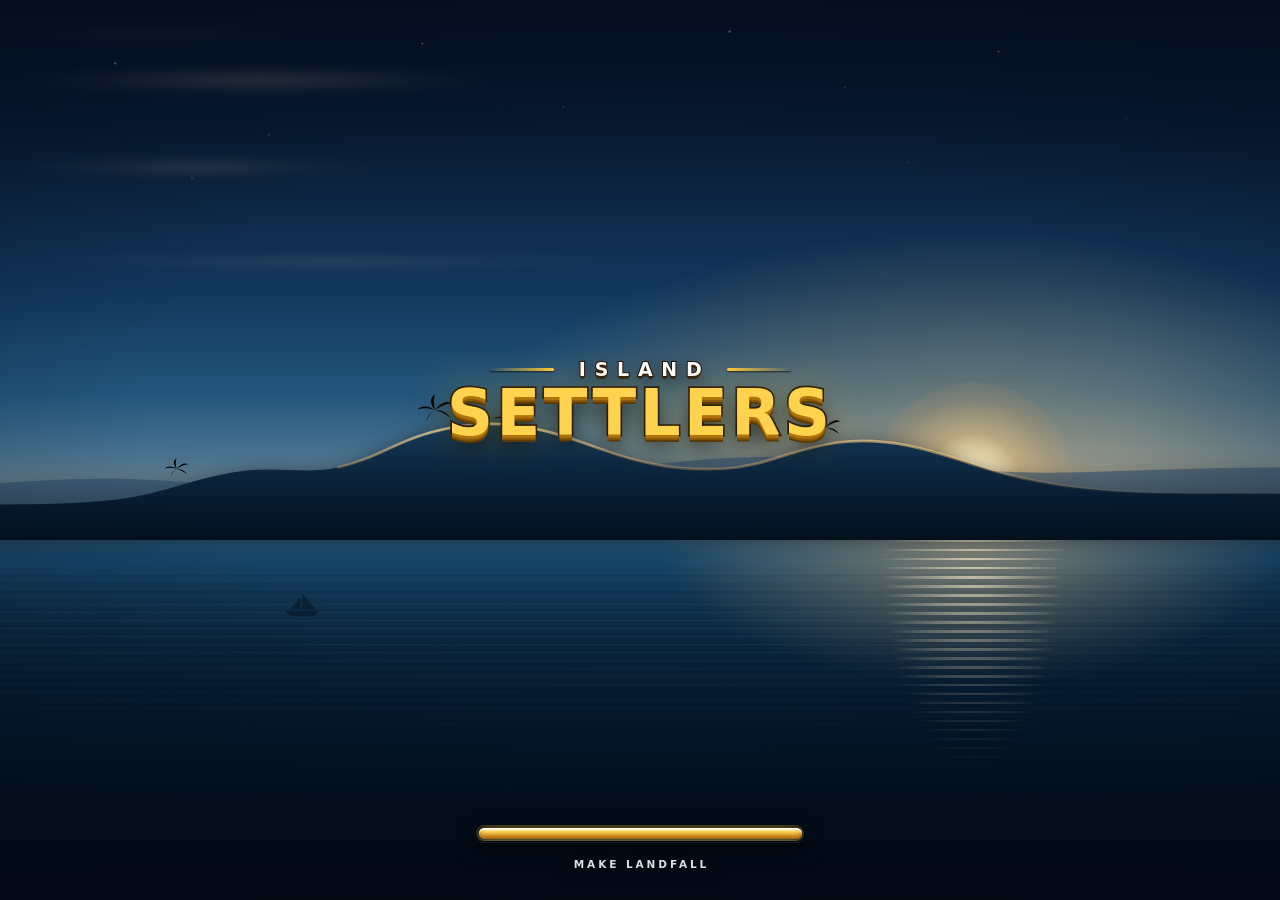
==== commit 29b8e01f: "Give the phone its screen back, and stop the game coming back zoomed in Eight things, all of them yo" ====
--- a/index.html
+++ b/index.html
@@ -2,7 +2,7 @@
 <html lang="en">
 <head>
 <meta charset="utf-8" />
-<meta name="viewport" content="width=device-width,initial-scale=1,maximum-scale=1,user-scalable=no,viewport-fit=cover" />
+<meta name="viewport" content="width=device-width,initial-scale=1,maximum-scale=1,user-scalable=no,viewport-fit=cover,interactive-widget=resizes-content" />
 <meta name="theme-color" content="#0b2a4a" />
 <meta name="apple-mobile-web-app-capable" content="yes" />
 <meta name="mobile-web-app-capable" content="yes" />
@@ -228,6 +228,53 @@
      dev server on 5173 has no business holding a cache anyway. Registered with
      an explicit relative scope so the Pages subpath is the scope and not the
      domain root. Failure is silent by design: the game does not need it. */
+  /* NO PINCH-ZOOMING THE GAME.
+     `maximum-scale=1,user-scalable=no` above has been ignored by iOS Safari
+     since iOS 10, and by Chrome whenever Force-enable-zoom is on. WebKit's
+     gesture events are the guard that still works, and they have to be
+     cancelled at the document — every one of them is a two-finger pinch, and
+     the only two-finger gesture this game wants is on the board map's own
+     canvas, which handles its own pointer events and never reaches here as a
+     `gesture*`.
+
+     This is the fix for "after I play the game once and restart, the whole
+     game is too zoomed in": a page scale acquired mid-match survives the
+     reload that RESTART is, and comes back on the loading screen with the
+     browser's own bar over the top of it. */
+  /* `--vh` BEFORE ANYTHING ELSE PARSES.
+     The splash is on screen for a couple of seconds before main.js exists, and
+     it is bottom-anchored inside #app. On an engine with no `dvh`, #app falls
+     back to `100vh` — the URL-bar-hidden height — and the loading bar is off
+     the bottom of the page for the whole of that. Publishing the real height
+     here costs three lines and is what "I can't see the full loading bar when
+     the game is first starting up" was asking for. main.js keeps it updated
+     from then on. */
+  (function () {
+    var vv = window.visualViewport;
+    function setVh() {
+      var h = (vv && vv.height) || window.innerHeight || 0;
+      if (h > 0) document.documentElement.style.setProperty('--vh', (h / 100) + 'px');
+    }
+    setVh();
+    window.addEventListener('resize', setVh);
+    window.addEventListener('orientationchange', function () { setTimeout(setVh, 200); });
+    if (vv) { vv.addEventListener('resize', setVh); vv.addEventListener('scroll', setVh); }
+  })();
+
+  ['gesturestart', 'gesturechange', 'gestureend'].forEach(function (t) {
+    document.addEventListener(t, function (e) { e.preventDefault(); }, { passive: false });
+  });
+  /* A double-tap is the other way in on iOS. Anything the game wants a
+     double-tap for handles its own pointer events. */
+  (function () {
+    var last = 0;
+    document.addEventListener('touchend', function (e) {
+      var now = Date.now();
+      if (now - last <= 320 && e.cancelable) e.preventDefault();
+      last = now;
+    }, { passive: false });
+  })();
+
   /* Chrome fires `beforeinstallprompt` once, early — often before the module
      graph has finished parsing — and if nobody calls preventDefault it puts up
      its own mini-infobar and then never offers again. Catch it here, at the top
--- a/src/ui/ui.css
+++ b/src/ui/ui.css
@@ -16,7 +16,7 @@
 @import './ui-hud.css';
 @import './ui-boot.css';
 @import './tutorial.css';
-@import './friends.css';
+@import './rooms.css';
 
 /* ======================================================== opening screen
    The match-flow module sets `mf-introlive` on the interface root while the
@@ -40,15 +40,10 @@
 .ov.on{opacity:1;transform:scale(1)}
 .ov-cv{position:absolute;inset:0;width:100%;height:100%;display:block;touch-action:none}
 
-.ov-top{
-  position:absolute;top:var(--gT);left:50%;transform:translateX(-50%);
-  display:flex;flex-direction:column;align-items:center;gap:2px;
-  padding:6px 22px 7px;border-radius:13px;
-}
-.ov-title{font:800 14px/1 var(--ff);letter-spacing:.16em;text-transform:uppercase;
-  color:var(--gold-l);text-shadow:0 1px 0 #6b4405,0 2px 6px rgba(0,0,0,.5)}
-.ov-hint{font:700 9px/1 var(--ff);letter-spacing:.1em;text-transform:uppercase;
-  color:rgba(196,220,245,.8)}
+/* `.ov-top` is gone: the title plate that used to run across the top centre of
+   the board was standing on the third of the screen a player most wants to
+   see. `.ov-title` and `.ov-hint` still exist as the panel's accessible name —
+   see the `.ov-say` rule in overview.js's own stylesheet. */
 
 .ov-x{position:absolute;top:var(--gT);left:var(--gL)}
 
@@ -206,7 +201,7 @@
   border:1.5px solid rgba(90,58,30,.42);
   box-shadow:0 2px 0 rgba(90,58,30,.26),inset 0 1px 0 rgba(255,255,255,.85);
   display:flex;align-items:center;justify-content:center;
-  touch-action:manipulation;
+  touch-action:none;
   transition:opacity .14s ease,filter .14s ease,background .14s ease;
 }
 .tr-arr::after{content:'';position:absolute;left:0;right:0}
@@ -245,7 +240,7 @@
 .tr-card{
   position:relative;flex:1 1 auto;min-height:76px;padding:6px 4px 5px;
   display:flex;flex-direction:column;align-items:center;justify-content:center;gap:2px;
-  border-radius:12px;cursor:pointer;touch-action:manipulation;
+  border-radius:12px;cursor:pointer;touch-action:none;
   background:linear-gradient(180deg,#fffcf3,#f0e2c2);
   border:2px solid rgba(90,58,30,.34);
   box-shadow:0 2px 0 rgba(90,58,30,.2);
@@ -319,7 +314,7 @@
   border:2.5px solid var(--brown);border-radius:12px;
   box-shadow:0 6px 0 rgba(90,58,30,.42),0 12px 22px rgba(0,0,0,.4),
              inset 0 2px 0 rgba(255,255,255,.9);
-  transform-origin:50% 120%;cursor:pointer;touch-action:manipulation;
+  transform-origin:50% 120%;cursor:pointer;touch-action:none;
   transition:transform .16s cubic-bezier(.2,1.2,.35,1),box-shadow .16s ease;
 }
 .dcard:active{box-shadow:0 2px 0 rgba(90,58,30,.42),0 6px 12px rgba(0,0,0,.4)}
@@ -628,7 +623,6 @@
   /* Every pixel the title plate and the confirm bar give back is board: the
      map is scaled to the space between them, and at 375px tall that is the
      difference between a readable island and a crowded one. */
-  .ov-top{padding:4px 15px 5px;border-radius:11px}
   .ov-title{font-size:12.5px;letter-spacing:.13em}
   .ov-hint{display:none}
   .ov-bar{padding:5px 9px;gap:8px;border-radius:15px}
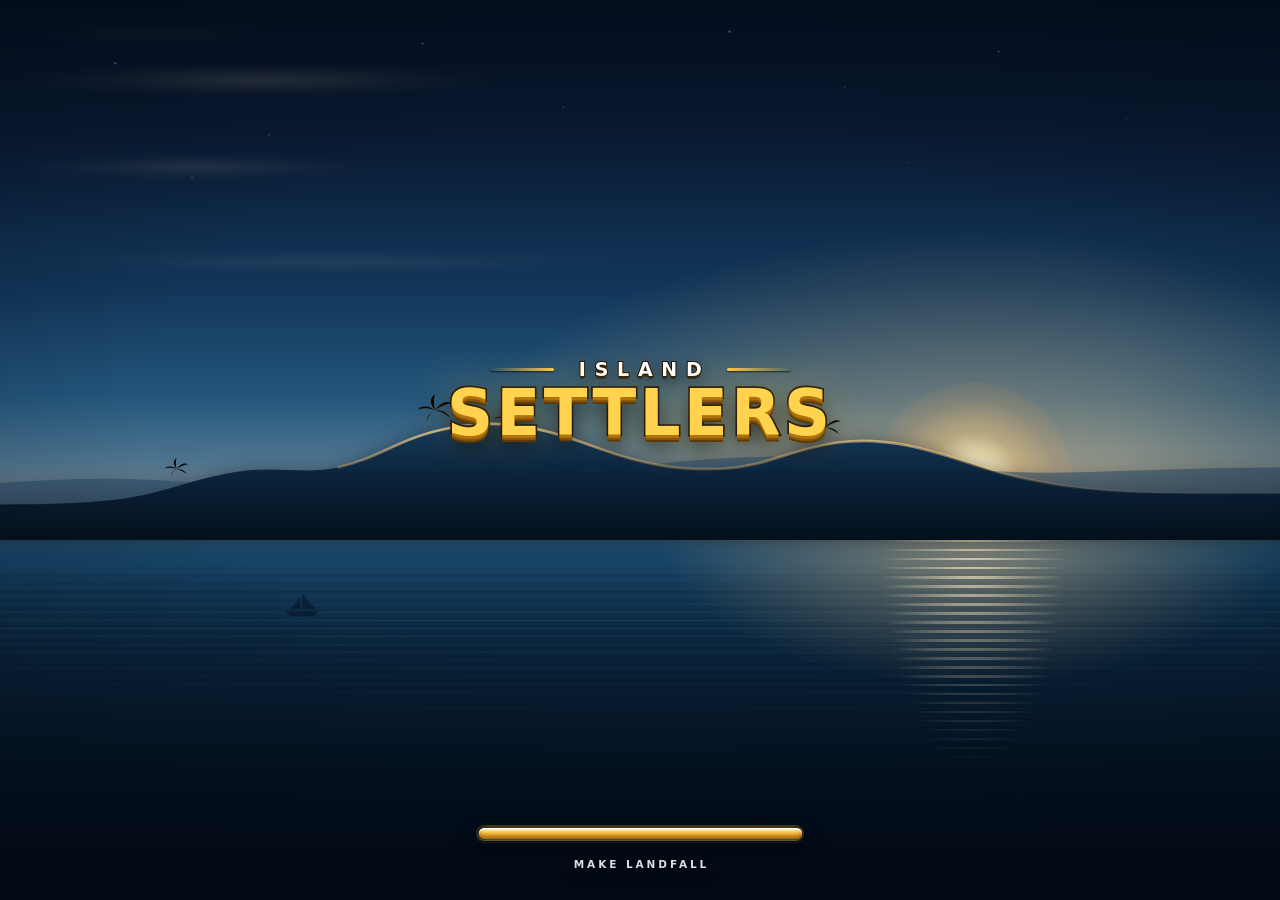
==== commit c563803a: "Quieter water, a settler that never snags, a Knight that only robs the neighbours, and a market you " ====
--- a/index.html
+++ b/index.html
@@ -19,6 +19,13 @@
 <link rel="icon" href="./icons/icon-192.png" sizes="192x192" type="image/png" />
 <link rel="apple-touch-icon" href="./icons/apple-touch-icon.png" />
 <link rel="stylesheet" href="./src/ui/ui.css" />
+<!-- The build sheet — the placement map's affordability chips and its one line
+     of text. It would normally join the @import block at the top of ui.css with
+     the other five sheets; it is linked here instead because ui.css is being
+     rewritten elsewhere this week and a one-line merge into it would be a
+     one-line merge conflict. src/ui/overview.js adds this same link itself if
+     it ever finds the sheet missing, so the map can never come up unstyled. -->
+<link rel="stylesheet" href="./src/ui/ui-build.css" />
 <script type="importmap">
 { "imports": { "three": "./vendor/three.module.js" } }
 </script>
--- a/src/ui/ui.css
+++ b/src/ui/ui.css
@@ -139,21 +139,101 @@
   text-transform:uppercase;flex:1 1 auto}
 
 /* --- trade ----------------------------------------------------------------
-   ONE ROW OF FIVE CARDS. Above each card the arrow that pushes it up into YOU
-   GIVE, below it the arrow that pulls it down into YOU RECEIVE, and on the
-   card itself the only three facts that decide a maritime deal: what it is,
-   how many you hold, and what this post charges for it.
+   ONE ROW OF FIVE CARDS. Above each card the arrow that lifts it up into YOU
+   RECEIVE, below it the arrow that hands it down into YOU GIVE, and on the card
+   the pile itself — what you hold, and what this deal would leave you holding.
+
+   THE LANES ARE THE OTHER WAY UP THAN THEY WERE.
+
+     "I think the 'you give' and 'you receive' should swap sides, with the 'you
+      receive' on the top. Since basically how many resources I have is in the
+      middle, so if I click the up arrow, that should mean that I'm adding that
+      many resources to my stockpile."
+
+   Green band on top, brown band underneath. The COLOURS did not swap with the
+   words — green has meant "arrives in your pack" and brown/gold "leaves it"
+   since long before this, so keeping them pinned to their meaning is what lets
+   a player who already knew the sheet read the new one without being taught it
+   twice.
+
+   FOUR COLOURS AND NO MORE. Green for receive, gold-and-brown for give, mint
+   for the pile you have asked for, and a flat sand grey for a pile that cannot
+   pay. That is the entire palette above the resource art, and it is a rule
+   rather than a preference: the first version of this sheet reached eight hues,
+   two rings, three badges and two slabs inside a 570px row, and a reviewer
+   counted them one by one. Anything new here has to be one of those four or it
+   does not go on.
 
    Deliberately flat. No inner boxes, no rails, no plates inside plates — the
    cream sheet is the only frame and everything else is drawn with a hairline
    and a shadow. See src/ui/trade.js for the staging model. */
 
 .sheet.trade{width:min(600px,calc(100vw - 28px - var(--sal) - var(--sar)))}
-.sheet.trade .sheet-head{justify-content:flex-start}
+.sheet.trade .sheet-head{justify-content:flex-start;gap:7px}
 .tr-where{
-  flex:1 1 auto;min-width:0;overflow:hidden;text-overflow:ellipsis;white-space:nowrap;
+  min-width:0;overflow:hidden;text-overflow:ellipsis;white-space:nowrap;
   font:800 9px/1 var(--ff);letter-spacing:.16em;text-transform:uppercase;
   color:var(--brown-2);opacity:.8;padding-top:2px;
+}
+/* THE RATE, ONCE, BESIDE THE NAME OF THE POST. It used to be stamped in the
+   corner of all five cards, which at the Great Market is the same three
+   characters printed five times down one row. It is a property of the place,
+   so it is quoted where the place is named, and a card only carries its own
+   rate when that rate DISAGREES with this one — which is precisely the 2:1
+   dock somebody crossed the island to reach. */
+.tr-headrate{
+  flex:0 0 auto;padding:3px 7px 4px;border-radius:7px;
+  font:800 10px/1 var(--ff);letter-spacing:.06em;
+  background:rgba(90,58,30,.12);color:var(--brown);
+  box-shadow:inset 0 0 0 1.2px rgba(90,58,30,.22);
+}
+.sheet.trade .tr-paused{margin-left:auto}
+/* THE CLOSE BUTTON'S HIT AREA IS 44 EVEN WHERE ITS CIRCLE IS 34.
+ *
+ *   "The close X is ~32px at 640x320, still under 44. Raise the hit area even
+ *    if the drawn circle stays small."
+ *
+ * The circle is the first thing that gives up height on a 320px screen, and it
+ * should be — Escape, the scrim and the back gesture all close this sheet too,
+ * so the X is the least load-bearing control on it. What it must not be is a
+ * target a thumb misses, and a miss here lands on the sheet's own head and does
+ * nothing at all. So the drawn circle keeps shrinking and the LIVE box does
+ * not: a 44px pad in absolute pixels, so it is 44 whatever the breakpoint has
+ * done to the button. It inherits the button's own `pointer-events:auto` (see
+ * the `[data-ui]` rule in ui-base.css), and it grows into the sheet's padding
+ * and the dead space beside the "Match paused" chip, which is not a control and
+ * cannot lose a tap to it.
+ *
+ * IT LEANS DOWNWARDS, AND IT IS 46 TALL RATHER THAN 44, because the sheet clips
+ * its own overflow: a pad centred on a 34px circle whose top edge lands on the
+ * sheet's inner rim has that top row cut off by the clip and measures 43 —
+ * exactly the sort of one-pixel lie this pass exists to stop. The spare room is
+ * underneath, where the receive band is a caption rather than a control and
+ * cannot lose a tap to anything. */
+.sheet.trade .sheet-head .cbtn.small::after{
+  content:'';position:absolute;left:50%;top:50%;
+  width:44px;height:46px;margin:-21px 0 0 -22px;border-radius:50%;
+}
+/* AND IT IS THE SHEET'S OWN CHROME, NOT A BLUE BUTTON ON A BROWN PANEL.
+ *
+ *   "The close button is the only blue on the sheet (hue 213 against everything
+ *    else at 28-43 and 127-130) and its highest-contrast object, pulling the eye
+ *    to the corner away from the deal. Tone it toward the panel's brown chrome."
+ *
+ * `.cbtn.ghost` is the HUD's dark glass disc, and on the HUD it is right — it
+ * sits over the island. On a cream sheet it was a navy hole with a gold rim
+ * competing with the Trade button for first look. It wears the arrows' own face
+ * now: cream disc, brown hairline, brown lip, the dark keyline X that every
+ * chrome glyph in this game is drawn with. Still obviously a button, still the
+ * same 44px live pad, and no longer the loudest thing in the room. */
+.sheet.trade .sheet-head .cbtn.small.x{
+  --f1:#fffaee;--f2:#f2e3c4;--f3:#e0cba3;--lip:rgba(90,58,30,.3);
+  border-color:rgba(90,58,30,.45);color:#6b4a26;
+  box-shadow:0 3px 0 rgba(90,58,30,.28),0 5px 9px rgba(90,58,30,.18),
+             inset 0 2px 0 rgba(255,255,255,.85);
+}
+.sheet.trade .sheet-head .cbtn.small.x:active{
+  box-shadow:0 1px 0 rgba(90,58,30,.28),inset 0 2px 0 rgba(255,255,255,.7);
 }
 /* "Nothing is happening out there while you do this." Two dots and two words,
    in the sheet's own cream-and-brown, sitting between the place name and the
@@ -171,111 +251,405 @@
   background:linear-gradient(180deg,#8bf5a8,#2fd45f);
   box-shadow:0 0 6px rgba(47,212,95,.7);
 }
-@media (max-height:400px),(max-width:760px){
+@media (max-height:500px),(max-width:1023px){
   .tr-paused{padding:2px 6px 3px;font-size:7.5px;letter-spacing:.11em;gap:4px}
   .tr-paused i{width:6px;height:6px}
-}
-
-.trade-body{display:flex;flex-direction:column;align-items:stretch;gap:3px;min-height:0}
-
-/* the two lane labels — the whole explanation of the row, in nine words */
+  .tr-headrate{padding:2px 6px 3px;font-size:9px}
+}
+
+.trade-body{display:flex;flex-direction:column;align-items:stretch;gap:6px;min-height:0}
+
+/* THE TWO LANES — the whole explanation of the row, said out loud.
+ *
+ *   "Can you make the YOU GIVE and YOU RECEIVE sections larger as well and more
+ *    clearly marked — maybe with larger text and colored areas above and below."
+ *
+ * They were 8.5px of grey at 72% opacity: footnote weight for the one fact the
+ * sheet turns on. Bands now, full width, each sitting on the side of the row it
+ * describes, with the chevron on the outside edge pointing the way the goods
+ * travel — up out of the row into the green band, down out of it into the brown
+ * one.
+ *
+ * They are LEANER than they were, and that height went straight into the
+ * arrows. A band is worth its 20px because it names the lane; it is not worth
+ * 30, because past a certain size it is only decoration and the thumb targets
+ * either side of it were the things actually running short.
+ *
+ * `.tc-live` is the one live message on the sheet, and it is PARKED at the
+ * right-hand end rather than sitting in the flow between the title and its
+ * chevron — where it used to shove the title sideways every time it changed.
+ * It is drawn as a tip (a pale wash of the band's own colour) and not as a
+ * stamp: the black-at-26% version read as the disabled badge on a broken
+ * control, which is the opposite of "here is what to do next". */
+/* A BAND IS A CAPTION, NOT A CONTROL, so it does not answer to a pointer.
+   It never had a handler on it, but `#ui [data-ui] *` hands pointer-events back
+   to every descendant of the panel wrapper, so the band was still the topmost
+   hit-testable thing over its own 16px strip — which is what was eating the
+   bottom two pixels of the close button's 44px pad one row above it, and what
+   would eat the top of an arrow's reach if that ever grew towards it. Two
+   classes deep so it outranks that rule rather than tying with it. Taps land on
+   the sheet underneath, exactly as they do on any other piece of cream. */
+#ui .tr-cap.get,#ui .tr-cap.give{pointer-events:none}
 .tr-cap{
-  font:800 8.5px/1 var(--ff);letter-spacing:.2em;text-transform:uppercase;
-  color:var(--brown-2);text-align:center;opacity:.72;
-}
-.tr-cap.give::before{content:'\25B2\2002'}
-.tr-cap.get::after{content:'\2002\25BC'}
-
+  position:relative;
+  display:flex;align-items:center;justify-content:center;gap:9px;
+  padding:4px 12px 5px;border-radius:9px;
+  font:800 12px/1 var(--ff);letter-spacing:.2em;text-transform:uppercase;
+  box-shadow:inset 0 1px 0 rgba(255,255,255,.22),0 2px 0 rgba(90,58,30,.22);
+}
+.tr-cap b{font:inherit}
+.tr-cap.give{background:linear-gradient(180deg,#8a5f2e,#5a3a1e);color:#ffeec4;
+  text-shadow:0 1px 0 rgba(0,0,0,.35)}
+.tr-cap.get{background:linear-gradient(180deg,#3f9a52,#25692f);color:#eafce9;
+  text-shadow:0 1px 0 rgba(0,0,0,.3)}
+.tr-cap::before,.tr-cap::after{font-size:13px;line-height:1;opacity:.95}
+.tr-cap.get::before{content:'\25B2'}
+.tr-cap.get::after{content:'\25B2'}
+.tr-cap.give::before{content:'\25BC'}
+.tr-cap.give::after{content:'\25BC'}
+.tc-live,.tc-cost{
+  display:none;position:absolute;top:50%;transform:translateY(-50%);
+  font:800 9.5px/1 var(--ff);font-style:normal;letter-spacing:.1em;
+  padding:3px 8px 4px;border-radius:7px;color:inherit;
+  background:rgba(255,255,255,.2);
+  box-shadow:inset 0 0 0 1px rgba(255,255,255,.34);
+}
+/* THE TIP IS THE QUIETER OF THE TWO. It is advice; the thing at the other end
+   of the band is the price of the deal, and they were shipping as the same pill
+   at the same size in the same colour:
+     "The cost readout and the instructional hint are the same pill, same size,
+      same colour, at opposite ends of the same bar, so the number reads as
+      advice."
+   So the tip gives up two points of type and most of its wash, and the total
+   takes them. Nothing new is introduced to tell them apart — it is the same
+   white-on-the-band's-own-colour they always were, just no longer at equal
+   volume. */
+.tc-live{right:9px;font-size:9px;background:rgba(255,255,255,.13);
+  box-shadow:inset 0 0 0 1px rgba(255,255,255,.22)}
+.tr-cap.say .tc-live{display:inline-flex}
+
+/* WHAT THE DEAL COSTS, AS A NUMBER, AT THE OTHER END OF THE SAME BAND.
+ *
+ *   "The price of the deal is currently only ever inferable: in the ask frame
+ *    you read it off the PAY plates, in the mixed frame you must mentally add
+ *    CLEAR 8 + CLEAR 4, and in trade-960x444-ask3.png the number 12 appears
+ *    NOWHERE on the sheet."
+ *
+ * NEEDS 12, then 8 OF 12, then 12 OF 12. It is parked absolutely exactly as the
+ * tip is, at the left end rather than the right, so the two never touch and the
+ * band's own title never moves when either of them changes width. It is the
+ * same chip in the same wash as the tip because it is the same kind of thing —
+ * the band talking — and a second treatment here would be a fifth colour on a
+ * sheet that is allowed four.
+ *
+ * The number itself is a size up and rides in the band's own ink, because it is
+ * the one figure on this sheet a player is doing arithmetic with. */
+.tc-cost{
+  left:9px;font-size:12px;letter-spacing:.08em;padding:3px 9px 4px;
+  background:rgba(255,255,255,.3);
+  box-shadow:inset 0 0 0 1.4px rgba(255,255,255,.46),0 1px 0 rgba(0,0,0,.16);
+}
+.tr-cap.cost .tc-cost{display:inline-flex}
+/* Covered. Not a new colour — the same white wash, turned up, on the beat the
+   Trade button lights. */
+.tc-cost.full{background:rgba(255,255,255,.44);
+  box-shadow:inset 0 0 0 1.6px rgba(255,255,255,.6),0 1px 0 rgba(0,0,0,.16)}
+
+/* Nothing sits in the foot but the deal itself — and it is spaced so that the
+   room above the button and the room below it are the SAME room.
+ *
+ *   "3px of clearance below the primary call to action against ~10px above it,
+ *    with only 10px of screen below the sheet. Give it bottom padding matching
+ *    the top."
+ *
+ * The gap above the Trade button is the sheet's own column gap plus this rule
+ * and this padding; the gap below it is the sheet's padding-bottom. Taking a
+ * pixel off the padding here is what makes the two match at every breakpoint
+ * without moving the sheet's outer padding, which is shared with two other
+ * panels that were not complaining. */
+.trade .sheet-foot{justify-content:center;padding-top:2px}
+
+/* THE GAP BETWEEN AN ARROW AND ITS CARD IS A SAFETY MARGIN, NOT A MARGIN.
+ *
+ *   "The gap between the down-arrow and the card above it is ~6px — the two
+ *    most different actions in the sheet (spend one step / spend everything)
+ *    are 6px apart."
+ *
+ * Ten now. It is the only separation between "one lot" and "all of it", and a
+ * thumb that lands three pixels low should not have spent sixteen wool. */
 .tr-row{display:flex;gap:8px;align-items:stretch}
 .tr-col{
-  flex:1 1 0;min-width:0;display:flex;flex-direction:column;align-items:stretch;gap:4px;
-  transition:transform .12s ease;
+  flex:1 1 0;min-width:0;display:flex;flex-direction:column;align-items:stretch;gap:10px;
 }
 
 /* --- the arrows.
-   The visible plate is 28px tall; the hit area is 44 (::after reaches out into
-   the lane label above/below it, which is plain text and never interactive). */
+ *
+ *   "Can you make the up and down arrows for the trading post larger and easier
+ *    to press? Right now it's hard to press consistently."
+ *
+ * Two boxes, and they had drifted apart. The plate a thumb AIMS at was 25px
+ * tall on a phone; the box that answered a press was 47, because a transparent
+ * ::after reached out into the lane caption. So the target was mostly in the
+ * direction nobody aims, and a press three pixels below the plate hit the CARD,
+ * which changes the focus and stages nothing.
+ *
+ * The plate went to 40, and then to 46 (44 on a phone), because 38 is still
+ * under the thumb minimum and this is the one control on the sheet a player
+ * hits four times in a row. The height came out of the two lane bands, which
+ * were 30px of colour carrying two words each.
+ *
+ * The ::after still reaches out into the caption and now stops 5px short of the
+ * card, which is HALF the 10px gap: the arrow's live box and the card's live
+ * box no longer touch, and there is a real no-man's-land between "spend one
+ * lot" and "spend all of it". */
 .tr-arr{
-  position:relative;height:28px;padding:0;border-radius:8px;cursor:pointer;
+  position:relative;height:46px;padding:0;border-radius:10px;cursor:pointer;
   background:linear-gradient(180deg,#fffaee,#ead9b3);
   border:1.5px solid rgba(90,58,30,.42);
   box-shadow:0 2px 0 rgba(90,58,30,.26),inset 0 1px 0 rgba(255,255,255,.85);
   display:flex;align-items:center;justify-content:center;
   touch-action:none;
-  transition:opacity .14s ease,filter .14s ease,background .14s ease;
+  /* Nor is an arrow's, for the same reason the card's is not: a control caught
+     half-way between live and dead is a control the player has to look at
+     twice. See the note on `.tr-card` and the muted-gold ring that was neither
+     armed nor neutral. */
 }
 .tr-arr::after{content:'';position:absolute;left:0;right:0}
-.tr-arr.up::after{top:-16px;bottom:0}
-.tr-arr.dn::after{top:0;bottom:-16px}
+.tr-arr.up::after{top:-13px;bottom:-5px}
+.tr-arr.dn::after{top:-5px;bottom:-13px}
 .tr-arr::before{content:'';width:0;height:0;
-  border-left:8px solid transparent;border-right:8px solid transparent}
-.tr-arr.up::before{border-bottom:10px solid var(--brown)}
-.tr-arr.dn::before{border-top:10px solid var(--brown)}
+  border-left:11px solid transparent;border-right:11px solid transparent}
+/* THE GLYPHS ARE PAINTED IN THE COLOUR OF THE BAND THEY POINT AT. Both were
+   brown when both lanes were brown-above-green-below by accident of order; now
+   that the lanes have swapped, an arrow whose colour disagreed with the band
+   two pixels away from it would be the single most confusing thing on the
+   sheet. Up is green because up is into your pack. The plate keeps its cream —
+   ten coloured plates would be a row of traffic lights — and takes the lane's
+   colour only in its hairline. */
+.tr-arr.up::before{border-bottom:13px solid var(--green-d)}
+.tr-arr.dn::before{border-top:13px solid #7a5228}
+.tr-arr.up{border-color:rgba(37,105,47,.4)}
+.tr-arr.dn{border-color:rgba(90,58,30,.42)}
 .tr-arr:active{transform:translateY(2px);box-shadow:0 0 0 rgba(90,58,30,.3)}
 
-/* DISABLED IS THE POINT. Two brick and a 4:1 rate means a dead up arrow, and
-   the player reads that before they read anything else on the sheet. */
+/* THE ARROW OVER A PAYING PILE IS THE ONE-LOT UNDO, and it takes a wash of the
+   lane it feeds so that it looks like one.
+ *
+ *   "Sheep is 4 of 8 spent but its down arrow is dimmed, so the only adjustment
+ *    is CLEAR 4 — all or nothing."
+ *
+ * It never was all or nothing — this arrow hands one lot back per tap and is
+ * live in exactly that state — but nothing on the card said so, and a green
+ * glyph labelled "Receive Sheep" over a card that is spending sheep does not
+ * read as the undo it is. A faint mint on the plate, which is the receive
+ * lane's own colour and already on the sheet, and the aria-label says the rest.
+ * No new hue: taking a lot back out of the give lane really does put those
+ * cards back in your pack, which is what green has always meant here.
+ *
+ * `:not(.off)` because a dead arrow must look dead whatever else is true of it,
+ * and two classes would otherwise outrank the disabled rule below. */
+.tr-arr.up.back:not(.off){
+  background:linear-gradient(180deg,#fbfff6,#dcecd4);
+  border-color:rgba(37,105,47,.55);
+}
+
+/* DISABLED IS THE POINT. Nothing to pay for yet means no give arrow can move,
+   and the player reads that before they read anything else on the sheet.
+   The floor sits at .42 rather than the .3 it used to: a dead arrow used to be
+   one or two plates in a row of live ones, and the sheet now OPENS with all
+   five give arrows dead, which at .3 read as a lane with no controls in it
+   rather than a lane waiting its turn. */
 .tr-arr.off{cursor:default}
 .tr-arr.off::before{border-bottom-color:#b3a084;border-top-color:#b3a084}
 .tr-arr.off:active{transform:none}
-/* An arrow already carrying a staged amount is AT its cap, not dead: it keeps
-   its plate so the counter riding it never reads as greyed out too. */
-.tr-arr.off:not(.staged){opacity:.3;box-shadow:none;background:rgba(90,58,30,.06);
-  border-color:rgba(90,58,30,.17)}
-
-/* the staged counter, riding the arrow it was staged with */
-.tr-badge{
-  position:absolute;top:50%;right:6px;transform:translateY(-50%);
-  min-width:19px;height:19px;padding:0 4px;border-radius:10px;
-  display:none;align-items:center;justify-content:center;
-  font:800 11px/1 var(--ff);font-style:normal;
-}
-.tr-badge.on{display:flex}
-.tr-arr.up .tr-badge.on{background:#5a3a1e;color:#ffeec4;
-  box-shadow:0 1px 0 rgba(255,255,255,.5)}
-.tr-arr.dn .tr-badge.on{background:var(--green-d);color:#eafce9;
-  box-shadow:0 1px 0 rgba(255,255,255,.5)}
-
-/* --- the card */
+.tr-arr.off{opacity:.42;box-shadow:none;background:rgba(90,58,30,.05);
+  border-color:rgba(90,58,30,.2)}
+
+/* --- the card.
+ *
+ * Icon and count side by side across the top, and a reserved plate underneath
+ * for the action. The plate's slot is held open whether or not it has anything
+ * in it, so a card arming, or a payment landing, never moves a single pixel of
+ * anything else on the card — the first version had a price badge that jumped
+ * forty pixels across the card between two adjacent states. */
 .tr-card{
-  position:relative;flex:1 1 auto;min-height:76px;padding:6px 4px 5px;
-  display:flex;flex-direction:column;align-items:center;justify-content:center;gap:2px;
+  position:relative;flex:1 1 auto;min-height:74px;padding:5px 5px 4px;
+  display:flex;flex-direction:column;align-items:stretch;justify-content:center;gap:4px;
   border-radius:12px;cursor:pointer;touch-action:none;
   background:linear-gradient(180deg,#fffcf3,#f0e2c2);
   border:2px solid rgba(90,58,30,.34);
   box-shadow:0 2px 0 rgba(90,58,30,.2);
-  transition:transform .12s ease,box-shadow .14s ease,border-color .14s ease,
-             background .14s ease,filter .14s ease;
-}
-.tr-ico{line-height:0}
-.tr-have{font:800 25px/1 var(--ff);color:#3f2a12;
-  text-shadow:0 1px 0 rgba(255,255,255,.75)}
-/* the rate this post charges for THIS resource, in the corner where a trading
-   card would carry it. It is the other half of the disabled-arrow story. */
+  /* A CARD'S STATE IS NOT ANIMATED, AND THE REASON IS A REVIEW.
+   *
+   *   "960 paid: wood gold, brick green, and sheep/wheat/ore carry a THIRD
+   *    muted-gold ring, RGB (196,153,65), while doing nothing. Identically
+   *    roled cards render two different ring colours in adjacent frames."
+   *
+   * That third ring was never a state: 196,153,65 is almost exactly four tenths
+   * of the way from the armed gold (201,143,20) to the neutral tan (189,169,139)
+   * on all three channels. Those three cards HAD been armed one tap earlier —
+   * every pile of eight could settle a two-brick ask alone — and the frame was
+   * caught part-way through a 140ms border-colour fade back to neutral. It only
+   * showed at 960 because that is the size where the renderer is slowest and a
+   * fade lasts longest in painted frames.
+   *
+   * The fade could be shortened, but a card would still be able to paint a
+   * colour that means nothing, and this row is read at a glance by a player in
+   * a hurry. A pile is either paying, or asked for, or neither, and it says so
+   * on the frame the tap lands. Only the press keeps its motion. */
+  transition:transform .1s ease;
+}
+.tr-face{display:flex;align-items:center;justify-content:center;gap:5px;min-width:0}
+.tr-ico{line-height:0;flex:0 0 auto}
+
+/* THE TWO NUMBERS THAT DEFINE THE TRADE, IN THE BIGGEST TYPE ON THE SHEET.
+ *
+ *   "The two numbers that define the trade are the SMALLEST type on the sheet,
+ *    smaller than five inert 8s. Show the ask in the card's primary numeral as
+ *    a delta (0 -> 4) and the cost likewise (40 -> 24)."
+ *
+ * They were 11px badges riding the arrows. They are the pile count now, and the
+ * pile count ANSWERS: press up four times on brick and brick reads 0 -> 4, tap
+ * wood to pay for it and wood reads 40 -> 24. Which is the owner's own sentence
+ * about the up arrow — "that should mean that I'm adding that many resources to
+ * my stockpile" — finally drawn instead of described.
+ *
+ * `.tr-was` only exists while something is staged, so an untouched row is five
+ * plain counts and nothing else. */
+.tr-count{display:flex;align-items:baseline;gap:3px;min-width:0}
+/* THE "FROM" HALF OF THE DELTA, AND IT HAS TO BE READABLE.
+ *
+ *   "The 'from' value (the '8 ->' before the delta) is 10px at 2.9:1 contrast,
+ *    (160,138,104) on mint — the least readable element on the tightest
+ *    screen."
+ *
+ * It was #a08a68, which measures 2.6:1 against the dark end of the mint fill of
+ * an asked-for card and worse still against the gold of a paying one — under
+ * the 3:1 floor on the two backgrounds it is guaranteed to appear on, since it
+ * only ever exists while a card is staged. #7a6242 is the same brown four steps
+ * down: 4.5:1 on the mint, 5:1 on the gold, and still visibly the quieter half
+ * of the pair beside a 25px numeral. The arrow between them came up with it,
+ * for the same reason. */
+.tr-was{
+  display:none;font:800 12px/1 var(--ff);font-style:normal;color:#7a6242;
+}
+.tr-count.get .tr-was,.tr-count.give .tr-was{display:inline-flex;align-items:center}
+.tr-was::after{content:'\2192';margin-left:2px;opacity:.9}
+.tr-now{
+  font:800 25px/1 var(--ff);font-style:normal;color:#3f2a12;
+  text-shadow:0 1px 0 rgba(255,255,255,.75);
+}
+.tr-count.get .tr-now{color:#1f6a2c}
+.tr-count.give .tr-now{color:#8a5a12}
+
+/* the rate this post charges for THIS resource — drawn ONLY when it disagrees
+   with the headline rate in the title bar. At the Great Market that is never;
+   at a 2:1 wool dock it is the one card worth walking to. */
 .tr-rate{
-  position:absolute;top:4px;left:6px;
-  font:800 9px/1 var(--ff);letter-spacing:.02em;color:#96703c;
-}
-
-/* nothing you hold enough of to give: the pile reads as spent, not as broken */
-.tr-col.broke .tr-have{color:#a08a68}
-.tr-col.broke .tr-ico{opacity:.5;filter:grayscale(.7)}
-
-/* staged: warm on the give side, green on the take side */
-.tr-col.giving .tr-card{border-color:var(--gold-d);
-  background:linear-gradient(180deg,#fff3d0,#f6dfa4)}
+  position:absolute;top:3px;left:5px;display:none;
+  padding:1px 4px 2px;border-radius:6px;
+  font:800 9px/1 var(--ff);letter-spacing:.02em;
+  background:var(--gold);color:#3a2208;box-shadow:0 1px 0 rgba(90,58,30,.3);
+}
+.tr-rate.on{display:inline-flex}
+
+/* THE ACTION PLATE — the one-tap payer, drawn as a thing you press.
+ *
+ *   "This was the owner's marquee request and it currently ships as an easter
+ *    egg: the card is a passive cream tile with an icon and a numeral, no verb,
+ *    no press affordance. Render the chip as an action — an amber pressable
+ *    pill reading e.g. PAY 16 — visible the moment the card becomes armed."
+ *
+ * A gold button face with a lip under it, the same language every other button
+ * in this game uses, carrying the verb and the exact price. CLEAR takes the
+ * same slot once the pile is committed, so the plate never moves and the undo
+ * is never hidden — and because the whole card is the button, the target for
+ * that destructive tap is the full 100x74 card and not a 14px corner badge. */
+.tr-act{
+  height:19px;flex:0 0 auto;display:flex;align-items:center;justify-content:center;
+  border-radius:7px;overflow:hidden;
+}
+.tr-act u{display:none;text-decoration:none;
+  font:800 10px/1 var(--ff);letter-spacing:.08em;text-transform:uppercase;
+  white-space:nowrap}
+.tr-act.on{
+  background:linear-gradient(180deg,var(--gold-l),var(--gold) 58%,var(--gold-d));
+  box-shadow:0 2px 0 #a8741a,inset 0 1px 0 rgba(255,255,255,.6);
+  color:#3a2208;
+}
+.tr-act.on u{display:inline}
+.tr-act.clear{
+  background:linear-gradient(180deg,#f6e6c4,#dfc794);
+  box-shadow:0 2px 0 rgba(90,58,30,.34),inset 0 1px 0 rgba(255,255,255,.6);
+  color:#5a3a1e;
+}
+.tr-col.armed .tr-card:active .tr-act.on,
+.tr-col.giving .tr-card:active .tr-act.on{box-shadow:0 0 0 #a8741a}
+
+/* A PILE THAT CANNOT PAY FOR ANYTHING HERE — and that is the only thing that
+   dims a card.
+ *
+ *   "He wrote 'trade 8 wood and 8 sheep for 4 brick' — a MIXED payment from two
+ *    piles, neither of which covers the full cost. Your rule makes that exact
+ *    trade look forbidden. Light any resource the player holds at least one lot
+ *    of; reserve dimming for piles that genuinely cannot contribute."
+ *
+ * So it is `held < ratio`, full stop: a fact about the pack that does not move
+ * as the ask grows, and one that always agrees with the give arrow underneath.
+ * Soft — the art fades and the count goes pale — because it is a "not this
+ * one", not an error. */
+.tr-col.dim .tr-now{color:#a08a68}
+.tr-col.dim .tr-ico{opacity:.42;filter:grayscale(.8)}
+.tr-col.dim .tr-card{background:linear-gradient(180deg,#f8f3e6,#e8dfca);
+  border-color:rgba(90,58,30,.2);box-shadow:0 2px 0 rgba(90,58,30,.12)}
+
+/* ONE RING, ONE MEANING: GOLD MEANS THIS CARD IS PAYING — AND ITS WEIGHT SAYS
+ * WHETHER IT IS OFFERING OR COMMITTED.
+ *
+ * It is on the card that could settle the deal in one tap and on the card that
+ * already is. The first version had gold and cobalt trading places between the
+ * two states of the same card, which meant the ring signified nothing at all,
+ * and the second drew both states at identical weight:
+ *
+ *   "The ask frame fires 4 gold rings plus 4 identical PAY plates — eight
+ *    equal-weight gold calls to action at once — while the card the player
+ *    actually acted on is the quietest thing on the sheet. Lighten the offer
+ *    rings so the staged card stays loudest."
+ *
+ * Which is what a pack of eights asking for two brick looks like: four piles
+ * can each settle it alone, so four piles offer, and the sheet was shouting
+ * four times over the one card the player had actually touched. An OFFER keeps
+ * the gold hairline and its gold plate — it is still unmistakably the pressable
+ * one — and the 2px collar is now reserved for a pile that is really handing
+ * cards over. Same hue, same meaning, weight tracking commitment. */
+.tr-col.armed .tr-card,
+.tr-col.giving .tr-card{border-color:var(--gold-d)}
+.tr-col.armed .tr-card{background:linear-gradient(180deg,#fffdf2,#f7ebcd);
+  box-shadow:0 2px 0 rgba(168,116,26,.5)}
+.tr-col.giving .tr-card{background:linear-gradient(180deg,#fff3d0,#f6dfa4);
+  box-shadow:0 0 0 2px rgba(201,143,20,.9),0 3px 0 rgba(90,58,30,.24)}
+.tr-col.armed .tr-card:active{transform:translateY(2px);
+  box-shadow:0 0 0 rgba(168,116,26,.5)}
+.tr-col.giving .tr-card:active{
+  transform:translateY(2px);
+  box-shadow:0 0 0 2px rgba(201,143,20,.9),0 0 0 rgba(90,58,30,.24);
+}
+/* THE PILE YOU HAVE ASKED FOR: mint fill, green hairline, and a green lip under
+   it — no collar, because it is not paying, but no longer the flattest card in
+   the row either. It is the one card on the sheet the player put there. */
 .tr-col.getting .tr-card{border-color:#4f9a5c;
-  background:linear-gradient(180deg,#eefae9,#d3ecd0)}
-
-/* THE CURSOR. There is no mouse pointer to fall back on, so the focused card
-   lifts off the row and takes a cobalt collar against the cream sheet. */
-.tr-col.cur{transform:translateY(-2px)}
+  background:linear-gradient(180deg,#eefae9,#d3ecd0);
+  box-shadow:0 2px 0 rgba(37,105,47,.38)}
+
+/* THE CURSOR, and it is deliberately not a state. There is no mouse pointer to
+   fall back on, so the card the keyboard is pointing at takes a dotted outline
+   — a shape no other thing on this sheet uses, in a colour already on it. It
+   used to be a 3px cobalt collar, which was heavier than the gold ring it sat
+   next to and read as a second, competing meaning; on a touch layout it sat on
+   whichever card was last tapped, for a reason a thumb player cannot infer. */
 .tr-col.cur .tr-card{
-  border-color:#123a66;
-  box-shadow:0 0 0 3px rgba(47,107,176,.9),0 4px 0 rgba(90,58,30,.25);
-}
-.tr-col.cur .tr-arr{border-color:rgba(18,58,102,.55)}
-.tr-col.cur .tr-arr.off{border-color:rgba(90,58,30,.18)}
+  outline:2px dotted rgba(90,58,30,.6);outline-offset:2px;
+}
 
 /* a refused key press: one short shake, nothing else */
 .tr-row.nope{animation:trNope .22s ease}
@@ -290,13 +664,6 @@
 }
 
 /* the foot: one line of reason, one line of keys, one button */
-.tfoot{flex:1 1 auto;min-width:0;display:flex;flex-direction:column;gap:2px}
-.kbhint{font:700 8.5px/1.3 var(--ff);letter-spacing:.06em;text-transform:uppercase;
-  color:#8a6a44}
-.kbhint i{font-style:normal;display:inline-block;margin:0 3px 0 0;padding:1px 5px 2px;
-  border-radius:5px;color:#fff6e4;background:linear-gradient(180deg,#6b4826,#43290f);
-  box-shadow:0 1px 0 rgba(90,58,30,.5)}
-
 /* --- cards --------------------------------------------------------------- */
 /* The buy button carries its own cost row: it must not inherit the build
    card's full-bleed gold band, which overflows a 48px-tall button. */
@@ -357,39 +724,45 @@
 
    The keyline is a warm deep brown at partial opacity rather than near-black.
    At 3px against gold, black reads as a sticker cut out and pasted on. */
-.rs-banner{
-  position:absolute;left:50%;top:-8px;transform:translateX(-50%);line-height:0;
-  padding:13px 27px 15px;border-radius:0 0 22px 22px;
-  /* DARK PLATE, GOLD RIM. The plate used to be filled with the winner's colour
-     and it swallowed the cup whole: gold metal on a gold rosette has nowhere
-     to be bright. A trophy is lit against something dark — that is the only
-     reason a trophy looks like metal and not like a yellow shape. */
+/* THE CROWN ROW — medallion, words, medallion, all on one line.
+   The single plate hung off the top edge and the title had to clear it by 44px,
+   so the head of the sheet spent ~75px saying two things. A pair costs the
+   height of one medallion, reads symmetrically, and hands the difference to the
+   rows underneath. */
+/*   "Make the trophies and the text between them all in a single box, instead
+ *    of the two trophies in their own boxes."
+ *
+ * Right — three plates in a row is three objects, and it is one announcement.
+ * The plate moved OUT to the crown and the medallions kept only their glyph, so
+ * the row now reads as one thing with a trophy at each end of it. */
+.rs-crown{
+  align-self:center;display:flex;align-items:center;justify-content:center;
+  gap:18px;padding:7px 22px 8px;border-radius:20px;
   background:
-    radial-gradient(78% 64% at 50% 14%,rgba(255,201,60,.24),rgba(255,201,60,0) 70%),
+    radial-gradient(70% 120% at 50% 0%,rgba(255,201,60,.24),rgba(255,201,60,0) 72%),
     linear-gradient(180deg,#2a1c0c 0%,#160e06 58%,#0b0703 100%);
-  border:2.5px solid var(--gold,#ffc93c);border-top:0;
-  box-shadow:0 10px 26px rgba(0,0,0,.6),
-             0 0 34px rgba(255,201,60,.34),
+  border:2.5px solid var(--gold,#ffc93c);
+  box-shadow:0 8px 20px rgba(0,0,0,.6),0 0 30px rgba(255,201,60,.32),
              inset 0 -8px 16px rgba(0,0,0,.5),
              inset 0 0 0 1px rgba(255,231,154,.28);
   animation:bannerDrop .5s cubic-bezier(.2,1.3,.35,1);
 }
-/* Same plate, wearing the winner's colour instead of gold. The shape does not
-   change between winning and losing — only what is on it and what rims it. */
-.rs-banner.lost{
-  padding:12px 25px 14px;
-  /* No coloured wash behind the portrait. The winner's colour is already the
-     rim and the portrait's own ring; a third helping of it behind their face
-     turns the whole medallion into one flat blob of that colour. */
+/* Losing: the same one box, wearing the winner's colour instead of gold. */
+.results.lost .rs-crown{
   background:linear-gradient(180deg,#1b2635 0%,#0d141d 58%,#070b10 100%);
   border-color:var(--wc,#2f8ffb);
-  box-shadow:0 10px 26px rgba(0,0,0,.6),
-             inset 0 -8px 16px rgba(0,0,0,.5),
+  box-shadow:0 8px 20px rgba(0,0,0,.6),inset 0 -8px 16px rgba(0,0,0,.5),
              inset 0 0 0 1px rgba(255,255,255,.16);
 }
+.rs-banner{
+  flex:0 0 auto;line-height:0;padding:0;border:0;border-radius:0;
+  background:none;box-shadow:none;animation:none;
+  /* The dark plate and the gold rim are the CROWN's now — see above. What is
+     left here is the cup itself, lit against that plate. */
+}
 .rs-banner svg{display:block}
-@keyframes bannerDrop{from{transform:translateX(-50%) translateY(-70px)}to{transform:translateX(-50%)}}
-.rs-head{margin-top:74px;text-align:center}
+@keyframes bannerDrop{from{transform:translateY(-46px);opacity:0}to{transform:none;opacity:1}}
+.rs-head{text-align:center}
 .rs-title{margin:0;font:800 34px/1 var(--ff);letter-spacing:.14em;text-transform:uppercase;
   color:var(--gold);-webkit-text-stroke:2px rgba(12,20,34,.85);
   text-shadow:0 4px 0 rgba(8,14,26,.5),0 0 34px rgba(255,201,60,.55);
@@ -399,6 +772,16 @@
 .rs-sub{margin:3px 0 0;font:700 11px/1.2 var(--ff);letter-spacing:.14em;text-transform:uppercase;
   color:rgba(200,222,244,.86)}
 
+/* The tab strip. Hidden wherever both panes fit side by side — see the compact
+   block at the foot of this file, which is the only place it is shown. */
+.rs-tabs{display:none;gap:6px;justify-content:center;margin-top:5px}
+.btn.rs-tab{
+  min-height:34px;padding:0 14px;border-radius:11px;border-width:2px;
+  font-size:10px;letter-spacing:.14em;
+  --f1:#dbe6f4;--f2:#b4c4da;--f3:#96a9c3;--lip:#5d6d84;--fg:#1d2b3d;
+}
+.btn.rs-tab.on{--f1:#ffe79a;--f2:#ffc93c;--f3:#eaad20;--lip:#a8741a;--fg:#3a2208}
+
 .rs-body{flex:1 1 auto;display:flex;gap:11px;min-height:0;margin-top:6px}
 .rs-list{flex:1 1 auto;display:flex;flex-direction:column;gap:6px;overflow:auto;min-width:0}
 .rs-row{
@@ -413,27 +796,51 @@
 .rs-av{line-height:0;flex:0 0 auto}
 .rs-pos{font:800 17px/1 var(--ff);color:rgba(255,255,255,.5);width:16px;text-align:center}
 .rs-row.win .rs-pos{color:var(--gold)}
-.rs-mid{flex:1 1 auto;min-width:0;display:flex;flex-direction:column;gap:4px}
-.rs-name{font:800 13px/1 var(--ff);letter-spacing:.1em;text-transform:uppercase;color:#fff}
+/* NAME AND BADGES ON ONE LINE, WITH A RULE BETWEEN THEM.
+ *
+ *   "Can you put the name on one line, and badges on the same line to its right
+ *    with a small vertical separator line. That way the text and icons can be
+ *    larger and more legible."
+ *
+ * Exactly the trade the row wanted: stacking the name above the chips spent a
+ * whole line on two words and left the chips paying for it in point size. Side
+ * by side, the row is one line tall and everything in it can grow. `.rs-bd`
+ * keeps its wrap as a safety net — a player holding five different scoring
+ * things on a narrow screen takes a second line rather than being cut off. */
+.rs-mid{flex:1 1 auto;min-width:0;display:flex;flex-direction:row;
+  align-items:center;gap:9px}
+.rs-name{flex:0 0 auto;white-space:nowrap;
+  font:800 14px/1 var(--ff);letter-spacing:.1em;text-transform:uppercase;color:#fff}
 /* Each chip reads left to right as a sentence: what it was, then what it paid.
    The payment used to be a bare "+4" in front of the label, which is the one
    number on this screen with no unit on it — sitting beside a settlement count,
    a city count and a card count that were all bare numbers too, so all four
    looked like the same kind of figure and only one of them was. */
-.rs-bd{display:flex;flex-wrap:wrap;gap:5px}
+.rs-bd{flex:1 1 auto;min-width:0;display:flex;flex-wrap:wrap;gap:5px;
+  padding-left:9px;border-left:2px solid rgba(255,255,255,.17)}
 .rs-bd i{display:inline-flex;align-items:center;gap:5px;font-style:normal;
   padding:2px 7px 3px;border-radius:7px;background:rgba(0,0,0,.30);
   box-shadow:inset 0 1px 0 rgba(255,255,255,.12)}
+/* The score on a chip: a number and a cup, never a word. See `points()` in
+   panels.js for why the word went. */
+.rs-bd em.pt{display:inline-flex;align-items:center;gap:2px}
+.rs-bd em.pt svg{display:block;margin-top:-1px}
 .rs-bd em{font:800 9.5px/1 var(--ff);font-style:normal;letter-spacing:.05em;
   color:var(--gold-l);white-space:nowrap}
 .rs-bd u{font:700 9px/1 var(--ff);text-decoration:none;letter-spacing:.08em;
   text-transform:uppercase;color:rgba(214,232,248,.82);white-space:nowrap}
+/* Two labels per chip, one shown — see `breakdown()` in panels.js. Wide screens
+   get the full name; the compact block below swaps in the short one. */
+.rs-bd u.s{display:none}
 
 /* Longest road and knights played, for EVERY player — the numbers the
    breakdown above can only ever show on the one player who scored from them.
    The holder's chip goes gold and names the award; everyone else's is a plain
-   reading of how close they came. */
-.rs-tally{display:flex;flex-wrap:wrap;gap:5px;margin-top:4px}
+   reading of how close they came.
+   It sits on the scoring end of the row, immediately left of the trophy, and
+   it never wraps: two small figures beside the total they did not quite earn,
+   rather than a third line under a name. */
+.rs-tally{display:flex;flex-wrap:nowrap;gap:5px;flex:0 0 auto}
 .rs-tally i{display:inline-flex;align-items:center;gap:5px;font-style:normal;
   padding:2px 7px 3px;border-radius:7px;background:rgba(255,255,255,.06);
   box-shadow:inset 0 0 0 1px rgba(255,255,255,.10)}
@@ -444,12 +851,14 @@
   box-shadow:inset 0 0 0 1.4px rgba(255,201,60,.62)}
 .rs-tally i.won em{color:var(--gold-l)}
 .rs-tally i.won u{color:var(--gold-l);opacity:.92}
-@media (max-height:400px),(max-width:760px){
-  .rs-bd i,.rs-tally i{padding:1px 5px 2px;gap:4px}
-  .rs-bd em,.rs-bd u{font-size:8px}
-  .rs-tally em{font-size:11px}
-  .rs-tally u{font-size:7.5px}
-  .rs-tally{margin-top:3px;gap:4px}
+@media (max-height:500px),(max-width:1023px){
+  /* ICON AND NUMBER, NOTHING ELSE. The label is what made this two lines, and
+     it is the least of the three things in the chip: the road glyph and the
+     knight glyph are already the words, and the gold still says who holds the
+     award. What is left is the same shape as the trophy chip beside it. */
+  .rs-tally{gap:4px}
+  .rs-tally i{padding:2px 6px 3px;gap:3px}
+  .rs-tally u{display:none}
 }
 .rs-vp{display:flex;align-items:center;gap:4px}
 .rs-vp b{font:800 22px/1 var(--ff);color:var(--gold);
@@ -578,7 +987,7 @@
    Verified at 667x375. The rule here is simple: gutters, gaps and text may
    shrink — a resource icon never does. Everything the thumb touches keeps a
    48px box, and the four bottom clusters are sized so they cannot meet. */
-@media (max-height:400px),(max-width:760px){
+@media (max-height:500px),(max-width:1023px){
   :root{--edge:9px}
 
   /* The gear and the clock stay side by side — together they are narrower than
@@ -642,24 +1051,107 @@
      work out how far off holding it they are. */
   .rr-stats i svg{width:16px;height:16px}
   .rr-stats i em{font-size:12px}
-  .rs-side{flex-basis:180px}
-  .rs-title{font-size:27px}
+  /* ================================================ the results, on a phone
+   *
+   *   "Can you make the victory section on the top middle to be smaller, it's
+   *    taking up too much space. Also make there be two separate sections so
+   *    you can tab between the match report in full size and the points
+   *    breakdown... We can also make the play again and see the board buttons
+   *    smaller."
+   *
+   * The header was a 64px medallion floating above a 34px headline and a
+   * subtitle — about a third of a 375px-tall screen spent saying a thing the
+   * cup on the winner's row already says. Halved, and the medallion tucked up
+   * so the sheet starts where the standings do.
+   *
+   * And the two panes stop competing: the tab strip appears, each pane gets the
+   * whole width, and only one is up at a time. That is what stops a player's
+   * chips wrapping to a second line — which was the real reason the fourth
+   * player fell off the bottom. */
+  /* The plate is sized by its padding and the glyph inside it, not by a box —
+     so shrink those two rather than pinning a width and fighting it. */
+  .rs-crown{gap:12px;padding:4px 14px 5px;border-radius:16px;border-width:2px}
+  .rs-banner svg{width:32px;height:32px}
+  .rs-title{font-size:21px;letter-spacing:.1em}
+  .rs-sub{font-size:8.5px;margin-top:2px}
+
+  .rs-tabs{display:flex;margin-top:4px}
+  .btn.rs-tab{min-height:28px;padding:0 12px;font-size:9px}
+  .rs-body{margin-top:4px}
+  .rs-list{gap:4px}
+  /* One pane at a time, each the full width of the sheet. */
+  .rs-side{flex:1 1 auto;min-width:0}
+  .results .rs-side{display:none}
+  .results.tab-report .rs-list{display:none}
+  .results.tab-report .rs-side{display:flex}
+  .rs-stat{padding:4px 7px}
+  .rs-stat span{font-size:11px}
+  .rs-stat b{font-size:15px}
+
+  /* One line per player, so every figure on it can afford to be legible. The
+     row used to be a name stacked over a wrapped strip of 8px chips; the height
+     that stack cost is what pays for the type size here. */
+  /*   "Make the text for __ settlements, __ cities, __ victory cards a bit
+   *    larger. I'd also like for the player lines to be slightly taller so they
+   *    have a bit more space."
+   *
+   * Both, and they have to be paid for: four rows fitting the list without a
+   * scrollbar is a property worth keeping. The height comes from the crown (a
+   * single plate is shallower than a plate holding a plate), from the tab strip
+   * and body margins, and from the gap between rows — none of which anybody
+   * reads — and it goes into the row padding and the chip type, which everybody
+   * does. */
+  .rs-row{padding:6px 8px;gap:7px}
+  .rs-mid{gap:8px}
+  .rs-name{font-size:13.5px}
+  .rs-bd{gap:4px;padding-left:8px}
+  .rs-bd i{padding:2px 7px 3px;gap:5px}
+  .rs-bd i svg{width:17px;height:17px}
+  .rs-bd em,.rs-bd u{font-size:10.5px}
+  .rs-bd u:not(.s){display:none}
+  .rs-bd u.s{display:inline}
+  .rs-tally i svg{width:17px;height:17px}
+  .rs-tally em{font-size:13px}
+  .rs-vp b{font-size:20px}
+  .rs-vp i svg{width:21px;height:21px}
+
+  /* Two buttons that were sized for a title screen, on a results sheet. */
+  .rs-foot .btn{min-height:42px;padding:0 16px;font-size:12px;gap:6px}
+  .rs-foot .btn .sb-ico svg{width:18px;height:18px}
   .dcard{flex-basis:108px;width:108px;min-height:140px}
   .hand{min-height:140px}
-  /* Every pixel the trade sheet gives back here is a pixel the key legend in
-     the foot keeps: at 375px tall it was the line being clipped off. The
-     arrow plates shrink; their 44px hit areas (the ::after) do not, and no
-     resource icon goes under 26. */
-  .sheet{gap:6px;padding:9px 12px 10px}
+  /* EVERY PIXEL HERE IS SPENT ON THE ARROWS, and the order of who gives it up
+     is now settled:
+       the two lane BANDS give first — they were 30px slabs of colour carrying
+         two words each, which is the cheapest decoration on the sheet;
+       the CLOSE BUTTON gives next — 48px of circle for an action the Escape
+         key, the scrim and the back gesture all also perform;
+       the FOOT button gives a little;
+       the CARD gives last, and no resource icon goes under 26.
+     The ARROWS DO NOT GIVE AT ALL. 38px was under the thumb minimum on the one
+     control a player hits four times in a row — "35px is under the 44px thumb
+     minimum, and these are tapped four times in a row" — so they hold 44 here
+     and the 10px gap between an arrow and its card holds too, because that gap
+     is the entire separation between spending one lot and spending sixteen. */
+  .sheet{gap:5px;padding:8px 11px 9px}
+  .sheet.trade .sheet-head .cbtn.small{width:40px;height:40px;min-width:40px;min-height:40px}
+  .trade .sheet-foot .btn.big{min-height:44px;font-size:13px}
+  .trade-body{gap:5px}
   .tr-row{gap:6px}
-  .tr-card{min-height:66px;padding:5px 3px 4px;gap:1px}
-  .tr-ico svg{width:28px;height:28px}
-  .tr-have{font-size:22px}
-  .tr-arr{height:25px}
-  .tr-arr.up::after{top:-19px}
-  .tr-arr.dn::after{bottom:-19px}
-  .kbhint{font-size:8px;letter-spacing:.03em}
-  .kbhint i{padding:1px 4px 2px}
+  .tr-col{gap:10px}
+  .tr-card{min-height:60px;padding:4px 4px 3px;gap:3px}
+  .tr-ico svg{width:26px;height:26px}
+  .tr-now{font-size:22px}
+  .tr-was{font-size:11px}
+  .tr-act{height:18px}
+  .tr-act u{font-size:9.5px;letter-spacing:.05em}
+  .tr-arr{height:44px}
+  .tr-arr.up::after{top:-9px}
+  .tr-arr.dn::after{bottom:-9px}
+  .tr-cap{font-size:11px;padding:3px 10px 4px;gap:7px;letter-spacing:.16em}
+  .tr-cap::before,.tr-cap::after{font-size:11px}
+  .tc-live{font-size:8.5px;padding:2px 6px 3px;right:7px}
+  .tc-cost{font-size:11px;padding:2px 7px 3px;left:7px}
   .rs-foot{gap:8px}
   .ew-plate{padding:7px 15px 9px;gap:9px;border-radius:14px}
   .ew-title{font-size:19px}
@@ -674,6 +1166,64 @@
   .bcard{height:92px}
   .bc-ico{margin:0}
   .bc-ico svg{width:24px;height:24px}
+}
+
+/* THE TRADE SHEET'S OWN FLOOR, AND IT IS LOWER THAN 380.
+ *
+ * These rules used to ride in the block above, which starts at 380px tall — and
+ * 375 is the height of a phone held sideways, the single most common way this
+ * game is played. So the 8px column gap meant for a 320px screen was being
+ * applied on the one screen where a reviewer measured it and said no: "the two
+ * most different actions in the sheet are 6px apart". 344 is under every phone
+ * and over every one of them turned on its side. */
+@media (max-height:344px){
+  /* 320px tall is the floor this game is built to, and the trade sheet is the
+     tallest thing in it. The arrows STILL do not move — they are the reason the
+     rest of this block exists — so the last of the slack comes out of the two
+     bands, the head and the foot, in that order. The card keeps a 26px icon and
+     a 20px numeral, which is the smallest either has ever been allowed to be.
+
+     AND IT HAS TO ADD UP TO LESS THAN THE BOX, WHICH IT DID NOT.
+
+       "The Trade button is bottomed out at 640x320. Button occupies y 263-304,
+        the sheet's inner bottom rim is ~306: 3px of clearance below the primary
+        call to action against ~10px above it."
+
+     Measured cold, the sheet wanted 309px inside a box that `max-height` clamps
+     to 300, and a flex column that overflows does not distribute the shortfall
+     politely: the whole 9px came out of `.trade-body`, whose own contents then
+     spilled straight through the bottom of it — which is why the brown band was
+     sitting ON the foot's rule and the button was pressed against the rim with
+     the sheet's own padding-bottom nowhere to be seen. Nothing was "clipped",
+     so every fit check the harness had passed while it happened.
+
+     So this block now budgets. Every trim below is one or two pixels, taken in
+     the order the note above sets out — bands, foot, card plate, sheet gap —
+     and they add up to eleven, which pays back the nine and buys the button the
+     8px of padding underneath that makes it sit in the sheet rather than on the
+     edge of it. Arrows, the 10px arrow-to-card gap, the 26px icon, the 20px
+     numeral and the 40px button are all still untouchable. */
+  .sheet.trade{padding:5px 10px 8px;gap:4px}
+  .sheet.trade .sheet-head{gap:5px}
+  .sheet.trade .sheet-title{font-size:13px;letter-spacing:.14em}
+  .sheet.trade .sheet-head .cbtn.small{width:34px;height:34px;min-width:34px;min-height:34px}
+  .sheet.trade .cbtn.small .cb-ico svg{width:15px;height:15px}
+  .trade .sheet-foot{padding-top:1px;border-top-width:1.5px}
+  .trade .sheet-foot .btn.big{min-height:40px;font-size:12px;border-radius:13px}
+  .trade-body{gap:2px}
+  .tr-cap{font-size:10px;padding:3px 9px 3px;gap:6px}
+  .tr-cap::before,.tr-cap::after{font-size:10px}
+  .tr-card{min-height:50px;padding:3px 4px 2px;gap:2px}
+  .tr-now{font-size:20px}
+  .tr-act{height:14px}
+  .tc-cost{font-size:10.5px;padding:2px 6px 3px;left:6px}
+  .tc-live{font-size:8px;padding:2px 5px 3px;right:6px}
+  /* THE GAP DOES NOT SHRINK EITHER. It went to 8 here for four pixels of
+     height, and four pixels is not worth narrowing the only thing standing
+     between "spend one lot" and "spend all of it" — they came out of the
+     sheet's own padding and the body's gap instead. */
+  .tr-arr.up::after{top:-7px}
+  .tr-arr.dn::after{bottom:-7px}
 }
 
 @media (prefers-reduced-motion:reduce){
--- a/src/ui/ui-build.css
+++ b/src/ui/ui-build.css
@@ -0,0 +1,330 @@
+/* ==========================================================================
+   Island Settlers — the build sheet.
+
+   Everything the placement map wears now that its confirm bar is gone: the
+   four affordability chips along the foot, the one line of text along the top,
+   and the little plate a review screen's single button sits in.
+
+     "I'd also like for the cancel and confirm buttons to actually be removed
+      since the other logic is there already — maybe just add a small 'Click
+      again to confirm' at the top of the screen when pending so that I have
+      more visual space to work with on the bottom of the map here."
+
+   It is registered by the <link> beside ui.css in index.html, and defensively
+   by `injectBuildStyle` in overview.js if that line ever goes missing. It is
+   NOT part of ui.css's @import block for one reason only: that file is being
+   worked on elsewhere this week.
+
+   Two rules the whole sheet is built against, both of which have bitten this
+   interface before:
+
+     `#ui *{pointer-events:none}` with `#ui [data-ui],#ui [data-ui] *{auto}`.
+     The map wrapper carries `data-ui`, so EVERY descendant of it takes touches
+     by default — including a caption floating over the board. Anything here
+     that is not meant to be tapped says `pointer-events:none` itself.
+
+     `touch-action` on a control over the island is `none` on purpose: the
+     invisible joystick lives under this panel and a browser gesture starting
+     on a chip would be the game deciding between scrolling nothing and running
+     somewhere. That is not the `pan-y` case in ui-base.css — there is no
+     scrolling panel anywhere near the board.
+
+   Owner: UI agent.
+   ========================================================================== */
+
+/* ============================================================== the chips
+ *
+ *   "on the bottom of the screen I see a box that has grouped simple visuals
+ *    showing in the most clear but visually simple straightforward way, that I
+ *    can build for example 3 more roads, or 1 settlement, 0 cities greyed out,
+ *    1 development card."
+ *
+ * One box, four tiles, nothing moving. The board underneath is already
+ * breathing — thirty road slots pulsing, a chevron bobbing over the armed one
+ * — and a foot that pulsed along with it would be the "overstimulating" this
+ * interface keeps being asked not to be. The only thing that ever animates
+ * here is a chip changing state under a thumb, and the refusal shake.
+ */
+/* THE GAP IS PART OF THE TARGET, NOT DECORATION.
+ *
+ *   "Raise chip height from 38px to at least 44px and widen the 5px inter-chip
+ *    gap. Measured: ROAD 52x38, SETTLEMENT 72x38, CITY 53x38, CARD 51x38,
+ *    identical at both viewports — the bar does not scale."
+ *
+ * 5px between two tappable things under a thumb is not a gap, it is a coin
+ * toss: the pad of an adult index finger is 8-10mm and the tiles it is landing
+ * between were 5px apart. 10px, and 46px tall at the FLOOR size rather than
+ * 38 — the media query at the bottom of this file now brings the bar down by a
+ * hair rather than by a fifth, which is the "the bar does not scale" half of
+ * the same report answered from the other end. */
+.ov .ovb{
+  position:absolute;left:50%;bottom:var(--gB,10px);
+  transform:translateX(-50%);
+  z-index:6;
+  display:flex;align-items:stretch;gap:10px;
+  padding:7px;border-radius:18px;
+  max-width:calc(100% - 96px);
+}
+
+/* Four identical squares. Equal width is only possible because the labels
+   went (see hud-build.js), and it is most of what makes the bar calm: the eye
+   reads four counts in a row instead of measuring four different boxes. */
+.ov .ovb-chip{
+  position:relative;
+  display:flex;flex-direction:column;align-items:center;justify-content:center;
+  gap:1px;
+  width:62px;height:50px;padding:3px 6px 4px;
+  border:1.5px solid rgba(255,201,60,.22);
+  border-radius:13px;
+  background:linear-gradient(180deg,rgba(38,78,124,.82),rgba(12,32,58,.82));
+  box-shadow:inset 0 1px 0 rgba(255,255,255,.16),0 1px 2px rgba(0,0,0,.35);
+  color:#eaf2fb;
+  font-family:var(--ff);
+  cursor:pointer;
+  touch-action:none;
+  -webkit-tap-highlight-color:transparent;
+  transition:transform .1s ease,border-color .16s ease,background .16s ease,
+             opacity .18s ease,color .18s ease;
+}
+.ov .ovb-ico{line-height:0;display:block}
+.ov .ovb-ico svg{display:block}
+/* The count is the whole message, so it is the biggest type on the tile. */
+.ov .ovb-c{display:flex;align-items:baseline;gap:1px}
+.ov .ovb-x{font:800 9px/1 var(--ff);font-style:normal;
+  color:rgba(226,238,250,.5)}
+.ov .ovb-n{font:800 17px/1 var(--ff);color:#fff;
+  text-shadow:0 1px 2px rgba(0,0,0,.55)}
+
+/* The free-roads flag. A corner tab rather than a line of body text: it is a
+   stamp on the tile saying "already paid for", and it is up only while a Road
+   Building card has actually paid. */
+.ov .ovb-flag{
+  position:absolute;top:-6px;left:50%;transform:translateX(-50%);
+  padding:1px 5px 2px;border-radius:6px;
+  font:800 7px/1 var(--ff);font-style:normal;letter-spacing:.12em;
+  color:#3a2208;background:linear-gradient(180deg,#ffe79a,#ffc93c);
+  box-shadow:0 1px 2px rgba(0,0,0,.45);
+  white-space:nowrap;pointer-events:none;
+}
+.ov .ovb-flag.hid{display:none}
+
+/* WHICH ONE THE MAP IS SHOWING YOU. A bank of four switches with nothing
+   marking the one that is thrown is a puzzle, and the board on its own does
+   not answer it — a field of glowing corners and a field of glowing edges look
+   more alike than they should on a small screen. */
+.ov .ovb-chip.on{
+  border-color:rgba(255,201,60,.92);
+  background:linear-gradient(180deg,rgba(255,201,60,.3),rgba(120,80,14,.5));
+  box-shadow:inset 0 1px 0 rgba(255,255,255,.22),0 0 12px rgba(255,201,60,.28);
+  color:#fff6dd;
+}
+.ov .ovb-chip.on .ovb-n{color:var(--gold-l,#ffe79a)}
+
+/* NOUGHT — SOLID VERSUS HOLLOW, WHICH IS A KIND AND NOT A SHADE.
+ *
+ *   "0 cities greyed out ... I can't click the city button since it's greyed
+ *    out if I don't have enough resources."
+ *
+ * and, from the review of the first pass:
+ *
+ *   "Give disabled chips a CATEGORICAL treatment, not just opacity. Measured
+ *    p98 luminance: enabled 166, disabled 111, against a ~45 fill — about
+ *    2.8:1. All four chips are the same dark slab, so the bar reads as 'one
+ *    gold thing and three dark things' rather than '3 / 1 / 0 / 0'."
+ *
+ * That is exactly what a `grayscale + opacity` treatment buys: everything on
+ * the bar keeps the same SHAPE and only changes brightness, so at arm's length
+ * the four tiles are four dark rectangles of slightly different weights and
+ * the player has to compare them to read them. Two kinds instead of two
+ * brightnesses — a filled slab you can spend, a hollow outline you cannot —
+ * and the difference survives a squint, a glare, a colour-blind eye and a
+ * screenshot resized to a thumbnail.
+ *
+ * Greyed, never gone: what you cannot afford yet is half the reason to look at
+ * the bar, and a chip that vanished would change the shape of the bar every
+ * time the pack changed. The button is `disabled` in the markup as well, so it
+ * is inert to a thumb and reads as "unavailable" to a screen reader, and its
+ * `title` and `aria-label` carry the REASON (`whyNot` in hud-build.js). */
+.ov .ovb-chip.off{
+  background:none;
+  border:1.5px dashed rgba(196,214,234,.3);
+  box-shadow:none;
+  color:rgba(196,214,234,.5);
+  cursor:default;
+}
+.ov .ovb-chip.off .ovb-n{color:rgba(196,214,234,.55);text-shadow:none;font-weight:700}
+.ov .ovb-chip.off .ovb-x{color:rgba(196,214,234,.34)}
+/* The accents — the blue roof, the wood deck, the gold pennant, the red seal —
+   are the one thing on a hollow tile that has no business staying saturated:
+   colour is what this bar spends on "you can have this". */
+.ov .ovb-chip.off .ovb-ico [data-a]{fill:currentColor;opacity:.45}
+
+/* Free roads are a different currency, not a discount — see `buyCount` — so
+   the road chip's count can be made entirely of them. Gold is the game's word
+   for "already paid for", and the FREE tab above says which. */
+.ov .ovb-chip.free:not(.off) .ovb-n{color:var(--gold-l,#ffe79a)}
+.ov .ovb-chip.free:not(.off){border-color:rgba(255,201,60,.7)}
+
+.ov .ovb-chip:not(.off):active{transform:translateY(2px)}
+
+/* The refusal. Small, short, and silent: the chip is already hollow, so this
+   only has to say "yes, I heard you, and no". */
+.ov .ovb-chip.nope{animation:ovbNope .34s ease}
+@keyframes ovbNope{
+  0%,100%{transform:translateX(0)}
+  25%{transform:translateX(-3px)}
+  60%{transform:translateX(3px)}
+}
+
+/* THE PURCHASE LANDING. See the `tick` note in hud-build.js — this fires only
+   when a count goes DOWN, which is only ever this player's own build. One
+   bounce and one gold wash, over in six tenths of a second, and then the bar
+   is still again. */
+.ov .ovb-chip.tick{animation:ovbTick .6s cubic-bezier(.3,1.5,.5,1)}
+@keyframes ovbTick{
+  0%{transform:scale(1);box-shadow:inset 0 1px 0 rgba(255,255,255,.16),
+      0 1px 2px rgba(0,0,0,.35)}
+  22%{transform:scale(1.14);
+      box-shadow:0 0 0 2px rgba(255,201,60,.9),0 0 18px rgba(255,201,60,.65)}
+  100%{transform:scale(1);box-shadow:inset 0 1px 0 rgba(255,255,255,.16),
+      0 1px 2px rgba(0,0,0,.35)}
+}
+
+/* ================================================================ the line
+ *
+ * The only words left on the panel, and it is empty most of the time.
+ *
+ * It sits in the top strip because that is the one band of this screen nothing
+ * else is using: the close key is in the top LEFT corner, the zoom pad runs
+ * down the left edge and the player pips down the right, and the board is
+ * fitted to the middle. It must not eat a tap — see the pointer-events note at
+ * the top of this file — because the corner a player is aiming at may well be
+ * underneath it.
+ */
+.ov .ovb-say{
+  position:absolute;left:50%;top:var(--gT,10px);
+  transform:translateX(-50%) translateY(-4px);
+  z-index:6;
+  padding:5px 12px 6px;border-radius:13px;
+  opacity:0;
+  transition:opacity .18s ease,transform .18s ease;
+  max-width:min(70vw,340px);
+}
+/* THE ID IS NOT DECORATION, IT IS THE ONLY WAY TO WIN THIS.
+ *
+ * `#ui [data-ui],#ui [data-ui] *{pointer-events:auto}` in ui-base.css scores
+ * (1,1,0) and applies to every descendant of the map, this caption included —
+ * so a plain `.ov .ovb-say{pointer-events:none}` at (0,2,0) loses, and the line
+ * quietly eats every tap aimed at the strip of board behind it. Measured, not
+ * assumed: tools/buildshot.mjs reads the computed value back and fails on
+ * anything but `none`. */
+#ui .ov .ovb-say{pointer-events:none}
+.ov .ovb-say.on{opacity:1;transform:translateX(-50%) translateY(0)}
+.ov .ovb-say-t{
+  display:block;
+  font:800 10px/1.2 var(--ff);letter-spacing:.13em;text-transform:uppercase;
+  color:rgba(226,238,250,.92);text-align:center;white-space:nowrap;
+  overflow:hidden;text-overflow:ellipsis;
+}
+/* Armed. Gold is the standing cue everywhere else in this game that something
+   is ready to be committed, and this is the sentence that used to be a green
+   button forty per cent of a screen away from the finger. */
+.ov .ovb-say.arm{
+  border-color:rgba(255,201,60,.5);
+  box-shadow:0 8px 8px -2px rgba(0,0,0,.4),0 2px 3px rgba(0,0,0,.35),
+             inset 0 2px 0 rgba(255,255,255,.2),
+             inset 0 0 0 1.5px rgba(255,201,60,.55);
+}
+.ov .ovb-say.arm .ovb-say-t{color:var(--gold-l,#ffe79a)}
+
+/* JUST BUILT. Green is the game's word for "that worked", and it is the other
+   half of the answer to "the only feedback is one 10px digit changing 3 to 2":
+   the chip bounces down at the foot, this says what happened and what is left
+   at the top, and then it goes quietly back to the idle line. */
+.ov .ovb-say.done{
+  border-color:rgba(126,214,124,.5);
+  box-shadow:0 8px 8px -2px rgba(0,0,0,.4),0 2px 3px rgba(0,0,0,.35),
+             inset 0 2px 0 rgba(255,255,255,.2),
+             inset 0 0 0 1.5px rgba(126,214,124,.55);
+}
+.ov .ovb-say.done .ovb-say-t{color:#c9f2c4}
+
+/* FREE ROADS ARE NOT A NORMAL ROAD BUILD, AND THE SCREEN HAS TO SAY SO.
+ *
+ *   "build-freeroads-640x320.png is visually identical to a normal road build
+ *    despite the count being card-granted free roads. Say so, and either
+ *    disable the X or warn that closing forfeits the remaining free road."
+ *
+ * The X stays live — economy.js DEFERS an unspent debt rather than forfeiting
+ * it, main.js re-offers the map on the next clear frame, and taking away the
+ * only way out of a full-screen panel to protect a road the player has not
+ * lost would be a worse trap than the one being fixed. So the line carries the
+ * warning instead, in the card's own gold. */
+.ov .ovb-say.freeroad{
+  border-color:rgba(255,201,60,.42);
+  background-image:linear-gradient(180deg,rgba(255,201,60,.16),rgba(255,201,60,0));
+}
+.ov .ovb-say.freeroad .ovb-say-t{color:#ffe79a}
+
+/* ========================================================== the action bar
+ * The review screen's single button ("press start game as another button on
+ * the map screen once I've reviewed the board"), in the same place the confirm
+ * bar used to stand. It has its own container rather than sharing one with the
+ * chips because the two are never up together and because every trace tool in
+ * tools/ looks for a green button inside `.ov-bar` to decide whether a Confirm
+ * exists — see the note in overview.js. */
+.ov .ov-actbar{
+  position:absolute;left:50%;bottom:var(--gB,10px);
+  transform:translateX(-50%);
+  z-index:6;
+  display:flex;align-items:center;
+  padding:7px 11px;border-radius:17px;
+}
+
+/* ======================================================== the small screens
+ * 640x320 is the floor this game ships against, and the bar is the last thing
+ * that may take height from the island. Everything here comes down a notch;
+ * nothing comes out, because four chips minus one is not a bar of four chips.
+ */
+@media (max-height:500px),(max-width:1023px){
+  /* The bar comes down by a hair, not by a fifth. 46px is the floor a thumb
+     gets — below that the tile is smaller than the finger landing on it — and
+     the gap stays at 8px, which is the part that decides whether a near-miss
+     lands on the neighbour or on nothing. */
+  .ov .ovb{gap:8px;padding:6px;border-radius:16px;max-width:calc(100% - 86px)}
+  .ov .ovb-chip{width:58px;height:46px;padding:2px 5px 3px;border-radius:12px}
+  .ov .ovb-ico svg{width:20px;height:20px}
+  .ov .ovb-n{font-size:16px}
+  .ov .ovb-flag{font-size:6.5px;padding:1px 4px 2px}
+  .ov .ovb-say{padding:4px 10px 5px;border-radius:11px}
+  .ov .ovb-say-t{font-size:9px;letter-spacing:.1em}
+  .ov .ov-actbar{padding:5px 9px;border-radius:15px}
+}
+
+/* ============================================ nothing else over the board
+ *
+ *   "Suppress the 'GATHER. BUILD. WIN. / FIRST TO 12 POINTS' intro banner
+ *    while the build sheet is open, or dismiss it on open. In
+ *    build-open-640x320.png it covers board rows y=175-259 — 85px, 27% of a
+ *    320px screen — hiding the bottom hex row and its road targets, which is
+ *    the exact space this rework was meant to free."
+ *
+ * The objective card belongs to matchflow.js and flowUI.js, which this agent
+ * does not own, and its whole job is to land ON GO and fade — it is right
+ * where it is for the two and a half seconds it owns the screen alone. What is
+ * wrong is only the overlap: a player who taps a build card inside that window
+ * gets a placement map with a plate across the middle of the island.
+ *
+ * `overview.open` sets `ov-live` on the interface root and `close` takes it
+ * off (see overview.js), so this is scoped to exactly the window where the map
+ * is up. Specificity is the reason it works without `!important`:
+ * `#ui.ov-live .mf-obj` scores (1,1,0) against `.mf-obj.on`'s (0,2,0). The
+ * card's own countdown keeps running underneath, so it has usually taken
+ * itself away by the time the map comes down.
+ *
+ * The alternative — a `hideObjective()` call from `open()` — needs one line
+ * added to matchflow.js's returned api to expose the function flowUI.js
+ * already has. That is the tidier fix and it is reported rather than made,
+ * because that file has another owner this week. */
+#ui.ov-live .mf-obj{opacity:0;transform:translate(-50%,-14px) scale(.94);
+  pointer-events:none}
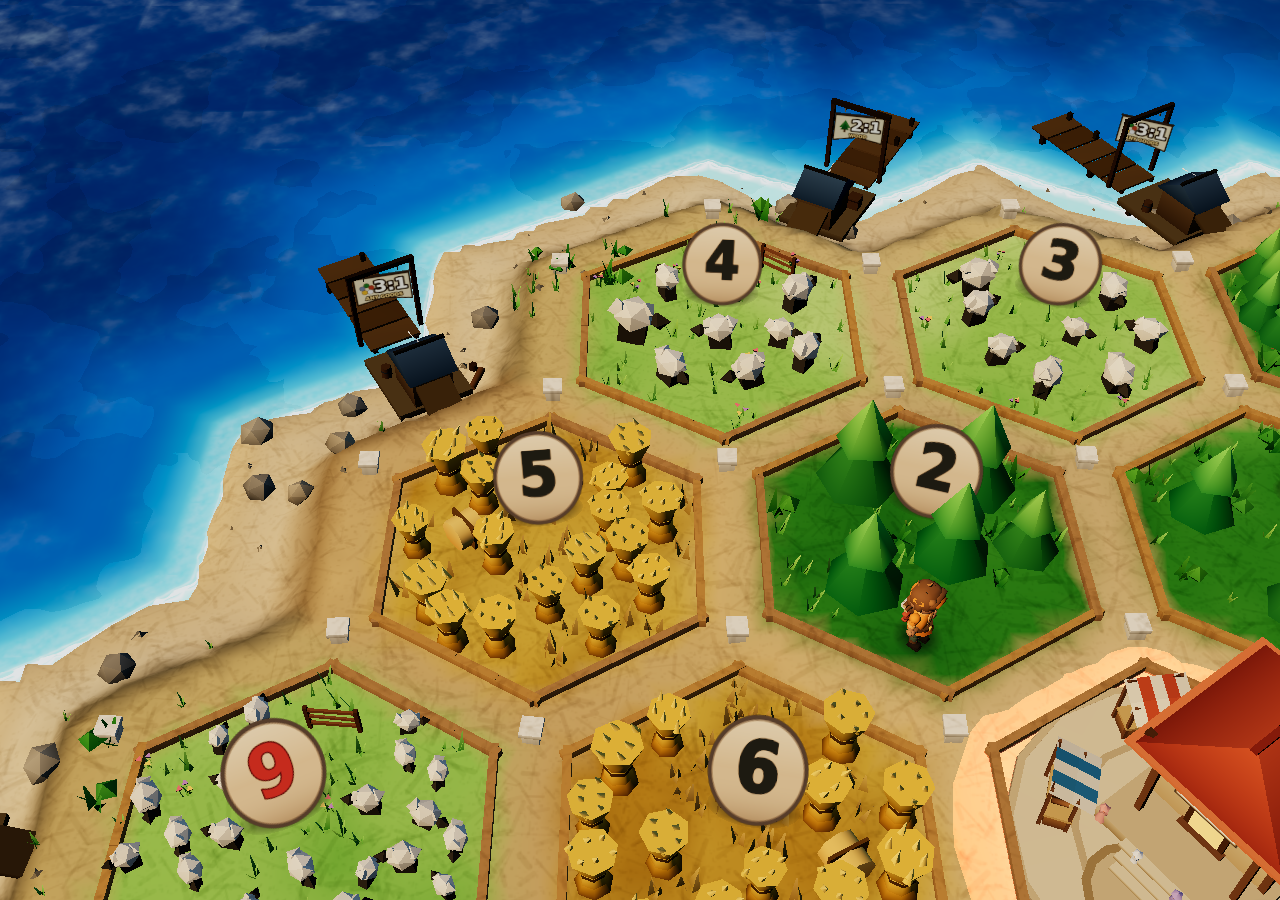
==== commit 97e075c1: "The number on a hex is a rank from 1 to 10, and the whole game answers to a keyboard Two changes tha" ====
--- a/index.html
+++ b/index.html
@@ -26,6 +26,10 @@
      one-line merge conflict. src/ui/overview.js adds this same link itself if
      it ever finds the sheet missing, so the map can never come up unstyled. -->
 <link rel="stylesheet" href="./src/ui/ui-build.css" />
+<!-- The keyboard layer: the ring src/ui/kbnav.js draws on whatever the arrow
+     keys are pointing at, and the paused HOW TO PLAY sheet from
+     src/ui/hud-help.js. Linked here for the same reason ui-build.css is. -->
+<link rel="stylesheet" href="./src/ui/ui-keys.css" />
 <script type="importmap">
 { "imports": { "three": "./vendor/three.module.js" } }
 </script>
--- a/src/ui/ui-build.css
+++ b/src/ui/ui-build.css
@@ -328,3 +328,44 @@
  * because that file has another owner this week. */
 #ui.ov-live .mf-obj{opacity:0;transform:translate(-50%,-14px) scale(.94);
   pointer-events:none}
+
+
+/* ====================================================== what a harbour means
+ *
+ *   "If I click on the 2:1 or 3:1 in the map or the draft or anywhere for the
+ *    ports, that it should have a popup that explains in better detail what
+ *    that means."
+ *
+ * A dock sign is four characters carrying a whole rule, and the only place the
+ * rule was written out was the book — which is not where anybody is standing
+ * when they wonder what `2:1` means. Tapping the sign says it here instead.
+ *
+ * Centred over the board rather than anchored to the sign it came from: the
+ * nine harbours are spread all the way round the coast and half of them are
+ * within a plate's width of an edge, so a tethered card would need four
+ * different flip rules to stay on screen. One place, always the same place, and
+ * it is dismissed by its own key or by the next tap anywhere on the board.
+ */
+.ov-portpop{
+  position:absolute;left:50%;top:50%;transform:translate(-50%,-50%);
+  z-index:6;width:min(300px,calc(100vw - 60px));
+  display:flex;flex-direction:column;gap:7px;padding:11px 13px 12px;
+  border-radius:15px;
+}
+.ov-portpop.hid{display:none !important}
+.ovp-head{display:flex;align-items:baseline;gap:8px}
+.ovp-t{flex:1 1 auto;min-width:0;
+  font:800 12px/1.1 var(--ff);letter-spacing:.12em;text-transform:uppercase;
+  color:#ffe79a;text-shadow:0 1px 2px rgba(0,0,0,.7)}
+.ovp-rate{flex:0 0 auto;padding:3px 8px 4px;border-radius:8px;
+  background:linear-gradient(180deg,#ffe79a,#ffc93c);
+  font:800 13px/1 var(--ff);color:#3a2208;box-shadow:0 1px 0 rgba(0,0,0,.35)}
+.ovp-b{font:700 10.5px/1.45 var(--ff);color:rgba(226,240,255,.9)}
+.ovp-x{align-self:flex-end;min-height:38px;padding:0 16px;font-size:11px}
+
+@media (max-height:500px),(max-width:1023px){
+  .ov-portpop{width:min(268px,calc(100vw - 40px));padding:9px 11px 10px;gap:6px}
+  .ovp-t{font-size:11px}
+  .ovp-b{font-size:9.5px;line-height:1.4}
+  .ovp-x{min-height:36px;padding:0 13px}
+}
--- a/src/ui/ui-keys.css
+++ b/src/ui/ui-keys.css
@@ -0,0 +1,251 @@
+/* ==========================================================================
+   Island Settlers — the keyboard layer.
+
+   Two unrelated things that arrived together and are kept together so neither
+   has to be wedged into a stylesheet another agent owns:
+
+     1. the KEYBOARD CURSOR — the ring `ui/kbnav.js` draws on whatever the
+        arrow keys are pointing at, on every screen in the game
+     2. HOW TO PLAY — the paused rules sheet from `ui/hud-help.js`
+
+   Linked from index.html rather than @import-ed into ui.css for the same
+   reason ui-build.css is: ui.css is owned by the UI agent and is already at
+   its line budget.
+
+   Owner: UI agent.
+   ========================================================================== */
+
+/* ============================================================ focus cursor */
+/*
+ * ONE RING, DRAWN THE SAME WAY EVERYWHERE.
+ *
+ * The browser's own focus ring is not usable here: `.btn` is a bevelled slab
+ * with a coloured under-lip and a 2px ink outline, so a 1px platform outline
+ * either disappears into the outline it is drawn on top of or, on the cream
+ * buttons, lands on a light face and reads as an artefact. And the ring has to
+ * survive on a navy glass sheet, on a cream panel and on a gold slab.
+ *
+ * So it is a double ring: a dark seat against the light faces and a warm gold
+ * halo against the dark plates. It is applied to `.kb-on`, a class the
+ * navigator adds — not to `:focus` — because a tap should never leave a ring
+ * glowing on a button somebody pressed with a finger. `:focus-visible` would
+ * almost do it, but Safari's idea of "visible" and this game's are not the
+ * same, and a control the arrow keys just moved to must be marked whatever the
+ * platform thinks.
+ */
+#ui .kb-on,
+#ui .kb-on:focus{
+  outline:none;
+  box-shadow:
+    0 0 0 2px rgba(20,12,4,.85),
+    0 0 0 5px rgba(255,201,60,.92),
+    0 0 16px 5px rgba(255,201,60,.35),
+    0 6px 16px rgba(0,0,0,.45) !important;
+  z-index:3;
+}
+/* The bevelled buttons keep their under-lip: overwriting box-shadow outright
+   would flatten them, so the lip is re-stated inside the cursor's own shadow. */
+#ui .btn.kb-on,
+#ui .btn.kb-on:focus{
+  box-shadow:
+    0 4px 0 var(--lip,#a8641a),
+    0 0 0 2px rgba(20,12,4,.85),
+    0 0 0 5px rgba(255,201,60,.92),
+    0 0 18px 6px rgba(255,201,60,.30),
+    inset 0 2px 0 rgba(255,255,255,.62) !important;
+}
+#ui .btn.kb-on:active,
+#ui .btn.kb-on.press{
+  box-shadow:
+    0 0 0 2px rgba(20,12,4,.85),
+    0 0 0 5px rgba(255,201,60,.92),
+    inset 0 2px 0 rgba(255,255,255,.5) !important;
+}
+/* Text fields are outlined rather than haloed — a glow around a caret is noise. */
+#ui input.kb-on{
+  box-shadow:0 0 0 3px rgba(255,201,60,.55) !important;
+}
+
+/* Everything else keeps the platform ring off. The cursor above is the only
+   focus affordance the game has. */
+#ui button:focus{outline:none}
+
+/* THE SAME CURSOR, ON THE TRADE SHEET'S OWN BUTTON.
+   `ui/trade.js` draws its cursor rather than focusing anything — the sheet
+   moves a `.cur` class along the five resource columns — and the cursor can now
+   step off the row onto the foot button when a deal balances. This is that
+   button wearing the ring, matched to `.tr-col.cur`'s dotted outline in ui.css
+   so the two positions read as one cursor. */
+#ui .btn.cur{
+  box-shadow:
+    0 4px 0 var(--lip,#a8641a),
+    0 0 0 2px rgba(20,12,4,.85),
+    0 0 0 5px rgba(255,255,255,.92),
+    0 0 20px 7px rgba(120,255,160,.42),
+    inset 0 2px 0 rgba(255,255,255,.62);
+  transform:translateY(-1px);
+}
+
+/* ======================================================== how to play sheet */
+
+.hh{
+  position:absolute;inset:0;z-index:60;
+  display:flex;align-items:center;justify-content:center;
+  opacity:0;pointer-events:none;transition:opacity .2s ease;
+}
+.hh.on{opacity:1;pointer-events:auto}
+.hh.hid{display:none}
+
+.hh-scrim{
+  position:absolute;inset:0;
+  background:radial-gradient(120% 120% at 50% 45%,rgba(6,18,34,.62),rgba(4,12,24,.88));
+  /* The map is deliberately NOT behind this. The player asked for the rules,
+     not for the island, so the world just dims. */
+  backdrop-filter:blur(2.5px);
+}
+
+.hh-sheet{
+  position:relative;
+  width:min(760px,calc(100vw - 40px - var(--sal,0px) - var(--sar,0px)));
+  max-height:calc(100vh - 32px - var(--sat,0px) - var(--sab,0px));
+  display:flex;flex-direction:column;
+  padding:12px 16px 12px;
+  border-radius:20px;
+  transform:translateY(10px) scale(.98);
+  transition:transform .22s cubic-bezier(.2,1.3,.4,1);
+}
+.hh.on .hh-sheet{transform:none}
+
+/* ------------------------------------------------------------------- head */
+.hh-head{
+  display:flex;align-items:center;gap:10px;
+  padding-bottom:8px;margin-bottom:8px;
+  border-bottom:1px solid rgba(255,201,60,.24);
+}
+.hh-ico{display:flex;align-items:center;flex:0 0 auto;opacity:.95}
+.hh-title{
+  font:800 17px/1 var(--ff);letter-spacing:.10em;text-transform:uppercase;
+  color:#ffd977;text-shadow:0 2px 0 rgba(0,0,0,.45);
+}
+.hh-count{
+  font:800 11px/1 var(--ff);letter-spacing:.12em;color:rgba(255,255,255,.62);
+}
+/* THE BADGE THAT SAYS THE MATCH IS STOPPED.
+   "Also obvious that the game is paused in the background." A dot that does
+   not blink, next to the word, in the header the eye lands on first. */
+.hh-paused{
+  margin-left:auto;display:flex;align-items:center;gap:7px;
+  padding:5px 11px;border-radius:999px;
+  background:rgba(255,201,60,.14);border:1px solid rgba(255,201,60,.42);
+  font:800 10px/1 var(--ff);letter-spacing:.14em;text-transform:uppercase;
+  color:#ffd977;
+}
+.hh-paused i{
+  width:8px;height:8px;border-radius:2px;background:#ffd977;
+  box-shadow:0 0 8px rgba(255,201,60,.8);
+}
+/* Online there is no pausing anything, so the badge stops claiming there is. */
+.hh-paused.live{
+  background:rgba(120,200,255,.12);border-color:rgba(120,200,255,.42);color:#a8d8ff;
+}
+.hh-paused.live i{background:#7cc4ff;box-shadow:0 0 8px rgba(120,200,255,.8)}
+
+.hh-x{min-width:40px;min-height:40px;padding:0;border-radius:12px;flex:0 0 auto}
+.hh-x .ico{display:flex}
+
+/* ------------------------------------------------------------------- body */
+/*
+ * A slide, not a scroll region — but never a slide with its own top cut off.
+ *
+ * `ui-base.css` suppresses scrollbars game-wide, so if a slide does not fit it
+ * is the slide that is wrong, and every one of them is written to fit a
+ * landscape phone. What that reasoning missed is the browser window a laptop
+ * actually has: at 667x235 (a short window, not a phone) a centred flex column
+ * taller than its box overflows in BOTH directions, and `overflow:hidden`
+ * then eats the first line as well as the last — the one failure mode where
+ * the reader cannot tell there is more.
+ *
+ * `safe center` is the fix and it is exactly what it is for: centre while there
+ * is room, and fall back to flush-start the moment there is not, so the top
+ * line is always the top line. Overflow is left scrollable behind hidden
+ * scrollbars as insurance rather than as a design — a drag or a wheel reaches
+ * the rest, and no browser furniture appears.
+ */
+.hh-body{
+  flex:1 1 auto;min-height:0;
+  overflow-y:auto;overflow-x:hidden;
+  scrollbar-width:none;-ms-overflow-style:none;
+  display:flex;flex-direction:column;gap:9px;
+  justify-content:flex-start;
+  justify-content:safe center;
+  padding:4px 2px;
+}
+.hh-body::-webkit-scrollbar{width:0;height:0;display:none}
+.hh-row{margin:0;font:500 14px/1.44 var(--ff);color:rgba(255,255,255,.90)}
+.hh-row b{
+  display:block;margin-bottom:1px;
+  font:800 11px/1 var(--ff);letter-spacing:.13em;text-transform:uppercase;
+  color:#ffd977;
+}
+
+/* The shortcut slide is a two-column table rather than prose. */
+.hh-body.keys{
+  display:grid;grid-template-columns:1fr 1fr;
+  align-content:start;align-content:safe center;
+  gap:6px 18px;
+}
+.hh-key{
+  margin:0;display:flex;align-items:baseline;gap:9px;
+  font:600 12.5px/1.4 var(--ff);color:rgba(255,255,255,.86);
+}
+.hh-key kbd{
+  flex:0 0 auto;min-width:74px;
+  padding:4px 8px;border-radius:7px;
+  background:linear-gradient(180deg,#f8efd8,#e0cba0);
+  border:1.5px solid #2a1a0c;box-shadow:0 2px 0 #a98d5c;
+  font:800 10.5px/1 var(--ff);letter-spacing:.06em;color:#3f2a12;
+  text-align:center;
+}
+
+/* -------------------------------------------------------------------- nav */
+.hh-nav-row{
+  display:flex;align-items:center;gap:10px;
+  padding-top:9px;margin-top:6px;
+  border-top:1px solid rgba(255,201,60,.20);
+}
+.hh-nav{min-height:42px;padding:0 16px}
+.hh-done{margin-left:0;min-height:42px;padding:0 18px}
+.hh-dots{flex:1 1 auto;display:flex;align-items:center;justify-content:center;gap:7px}
+.hh-dots i{
+  width:8px;height:8px;border-radius:50%;
+  background:rgba(255,255,255,.26);transition:background .18s ease,transform .18s ease;
+}
+.hh-dots i.on{background:#ffc93c;transform:scale(1.35)}
+
+/* ------------------------------------------------------------ short screens */
+@media (max-height:470px){
+  .hh-sheet{padding:9px 13px}
+  .hh-title{font-size:15px}
+  .hh-row{font-size:12.5px;line-height:1.35}
+  .hh-body{gap:6px}
+  .hh-key{font-size:11px}
+  .hh-key kbd{min-width:64px;font-size:9.5px;padding:3px 6px}
+  .hh-nav,.hh-done{min-height:38px}
+}
+/* A short desktop window rather than a phone. Everything tightens once more so
+   a five-line slide still lands whole instead of relying on the scroll. */
+@media (max-height:360px){
+  .hh-sheet{padding:6px 11px;border-radius:15px}
+  .hh-head{padding-bottom:5px;margin-bottom:5px}
+  .hh-title{font-size:13px}
+  .hh-paused{padding:3px 8px;font-size:9px}
+  .hh-row{font-size:11.5px;line-height:1.3}
+  .hh-row b{font-size:10px;letter-spacing:.10em}
+  .hh-body{gap:5px;padding:2px}
+  .hh-nav-row{padding-top:6px;margin-top:4px}
+  .hh-nav,.hh-done{min-height:34px;padding:0 13px;font-size:11px}
+  .hh-x{min-width:34px;min-height:34px}
+}
+@media (max-width:620px){
+  .hh-body.keys{grid-template-columns:1fr}
+}
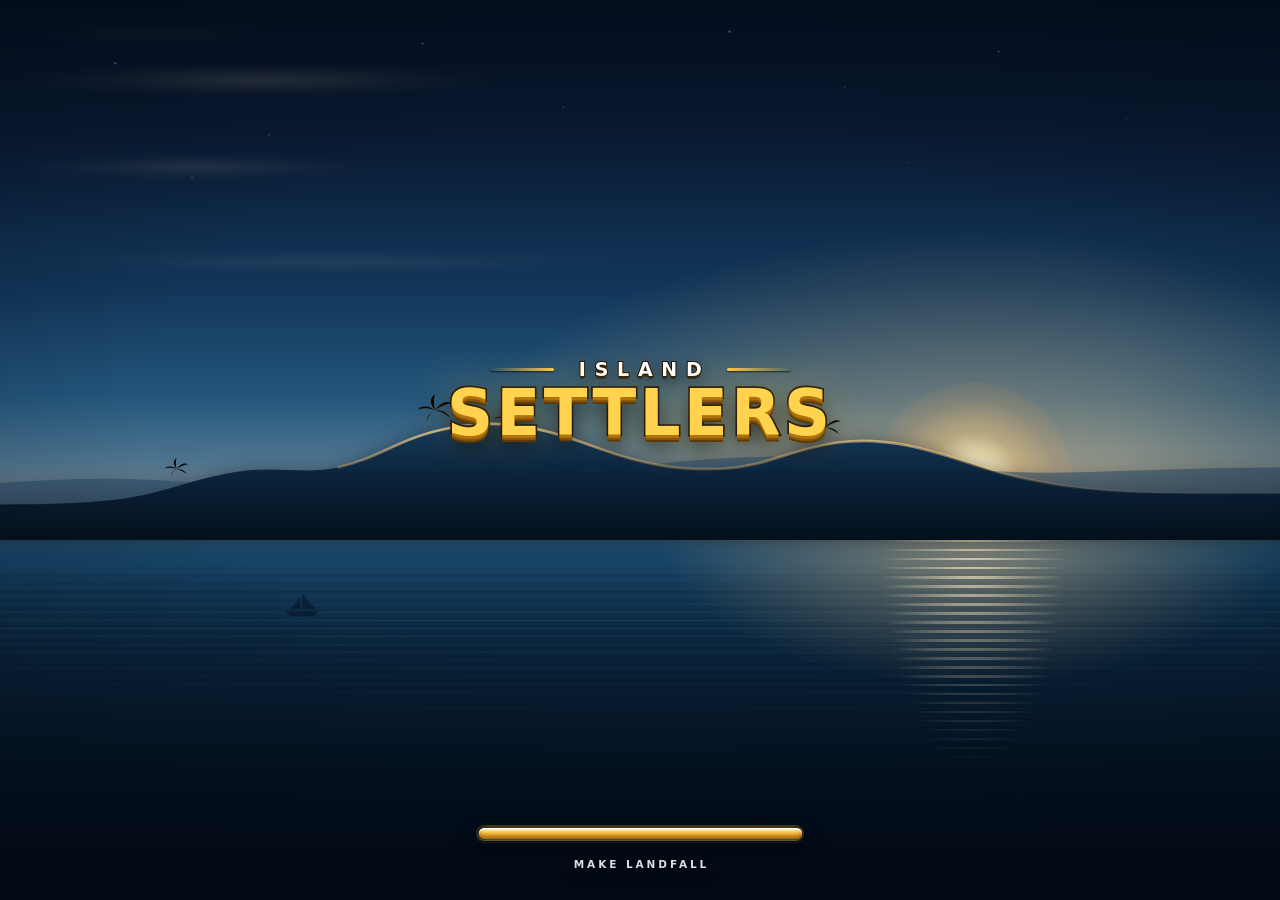
==== commit 96c308ad: "Inset only the side the notch is actually on   'maybe even do it so that only one side is pushed in " ====
--- a/index.html
+++ b/index.html
@@ -286,6 +286,68 @@
     }, { passive: false });
   })();
 
+  /* ==================================================================
+     WHICH SIDE IS THE NOTCH ON?
+     ==================================================================
+
+       "maybe even do it so that only one side is pushed in at a time. So,
+        like, if it's flipped one way, the notch is there on the left side,
+        but if it's flipped the other way, the notch is on the right side"
+
+     iOS reports the sensor housing's 44px inset on BOTH long edges in
+     landscape — the insets are symmetric so a layout does not jump when the
+     phone is flipped — and the housing is only ever on one of them. Every
+     full-height column therefore held 44px open on a side that was clear
+     glass, which is the strip of dead ocean in the first TestFlight report.
+
+     The insets cannot say which side. The ORIENTATION can, and this is the
+     one number in the whole business that had to be measured rather than
+     reasoned about: Apple's docs for `window.orientation` and the Screen
+     Orientation spec describe the two landscape rotations in opposite terms,
+     so the mapping was read off a real iPhone 15 instead —
+
+         angle 90 -> the housing is on the LEFT.       (16 Aug 2026)
+
+     ...and 270 is the other one, there being only two.
+
+     WHAT HAPPENS WHEN WE DO NOT KNOW. Portrait, an unrecognised angle, a
+     browser with no orientation API, a device with no housing at all: the
+     class is simply not set, `--saln`/`--sarn` stay equal to the raw insets,
+     and every column pays both sides exactly as it did before this script
+     existed. Being wrong costs the old behaviour, not a covered control.
+
+     It lives here rather than in a module because a 44px column that jumps
+     sideways once the module graph has parsed is worse than one that was
+     never in the wrong place, and because main.js swallows a failed import
+     into a stub. `resize` covers the rotation: iOS fires it after
+     `orientationchange` and after the viewport has actually settled. */
+  (function () {
+    var el = document.documentElement;
+    function side() {
+      var so = window.screen && window.screen.orientation;
+      var a = so && typeof so.angle === 'number' ? so.angle
+        : (typeof window.orientation === 'number' ? window.orientation : null);
+      if (a === null) return '';
+      a = ((a % 360) + 360) % 360;
+      return a === 90 ? 'left' : (a === 270 ? 'right' : '');
+    }
+    function apply() {
+      var s = side();
+      el.classList.toggle('notch-left', s === 'left');
+      el.classList.toggle('notch-right', s === 'right');
+    }
+    apply();
+    window.addEventListener('resize', apply);
+    window.addEventListener('orientationchange', function () {
+      apply();
+      setTimeout(apply, 300);        // iOS reports the old angle for a moment
+    });
+    if (window.screen && window.screen.orientation
+      && window.screen.orientation.addEventListener) {
+      window.screen.orientation.addEventListener('change', apply);
+    }
+  })();
+
   /* Chrome fires `beforeinstallprompt` once, early — often before the module
      graph has finished parsing — and if nobody calls preventDefault it puts up
      its own mini-infobar and then never offers again. Catch it here, at the top
--- a/src/ui/ui.css
+++ b/src/ui/ui.css
@@ -36,6 +36,23 @@
   position:absolute;inset:0;
   opacity:0;transform:scale(1.05);
   transition:opacity .25s ease,transform .25s cubic-bezier(.2,.9,.3,1);
+  /* THE PANEL IS OPAQUE, AND IT WAS NOT.
+   *
+   *   "Theres also something that looks like the island itself glitching behind
+   *    the full map view as well."
+   *
+   * It is not a glitch, it is the 3D world. `draw()` in overview.js clips
+   * EVERYTHING it paints — the sea included — to the board's frame, and the
+   * frame is inset from the panel. Outside it the canvas was never painted at
+   * all, so those few pixels down each side were a window straight onto the
+   * live scene behind. On three edges that scene is open ocean and nobody could
+   * tell; along the bottom it is the beach the camera is pointed at, and there
+   * it read as the island tearing through the map.
+   *
+   * A background on the panel is the fix rather than a wider fill on the canvas,
+   * because it also covers the quarter second the panel spends scaling in from
+   * 1.05 — where a canvas-side fill is still the wrong size. */
+  background:#05203d;
 }
 .ov.on{opacity:1;transform:scale(1)}
 .ov-cv{position:absolute;inset:0;width:100%;height:100%;display:block;touch-action:none}
@@ -45,12 +62,40 @@
    see. `.ov-title` and `.ov-hint` still exist as the panel's accessible name —
    see the `.ov-say` rule in overview.js's own stylesheet. */
 
-.ov-x{position:absolute;top:var(--gT);left:var(--gL)}
-
+/* The close key is a corner control, so it takes the corner gutter — and it
+   steps sideways when the HOME key is standing in that corner with it. See the
+   `.ovz` note in ovpan.js for why HOME moved here in the first place. */
+.ov-x{position:absolute;top:var(--gT);left:var(--gLc)}
+.ov.ov-home .ov-x{left:calc(var(--gLc) + 44px)}
+@media (max-height:500px),(max-width:1023px){
+  .ov.ov-home .ov-x{left:calc(var(--gLc) + 39px)}
+}
+
+/* THE RAIL RUNS TO THE PHYSICAL EDGE.
+ *
+ *   "the draft player section is not fully right aligned (theres ocean visible)
+ *    and its also partially covering the map, instead of outside of the map
+ *    section."
+ *
+ * Both halves of that are the same 44px. This column spans the full height of
+ * the panel, so unlike a corner control it IS in the sensor housing's band and
+ * cannot simply move closer to the edge — see the `--gRc` note in ui-base.css.
+ * What it can do is stop being a floating plate: the box now reaches the edge
+ * of the glass and pays the inset out of its own right PADDING instead of out
+ * of a margin. Nothing is ever drawn under the housing, and there is no strip
+ * of sea left over beside it, because there is no "beside it".
+ *
+ * The width grows by the inset for the same reason: the readable column is
+ * still 186px whatever the phone reports, so the rows are not squeezed on the
+ * one device that has a notch. `measure()` in overview.js reserves whatever
+ * this actually resolves to by measuring the element — it no longer guesses at
+ * a gutter, which is the "partially covering the map" half. */
 .ov-rail{
-  position:absolute;right:var(--gR);top:var(--gT);
-  bottom:var(--gB);width:186px;overflow:auto;
-  display:flex;flex-direction:column;gap:6px;padding:7px;
+  position:absolute;right:0;top:var(--gT);
+  bottom:var(--gB);width:calc(186px + var(--sarn));overflow:auto;
+  display:flex;flex-direction:column;gap:6px;
+  padding:7px calc(7px + var(--sarn)) 7px 7px;
+  border-top-right-radius:0;border-bottom-right-radius:0;border-right-width:0;
 }
 .rail-head{font:800 9px/1 var(--ff);letter-spacing:.24em;text-transform:uppercase;
   color:rgba(255,231,154,.78);text-align:center;padding:2px 0 4px}
@@ -930,8 +975,13 @@
 @media (prefers-reduced-motion:reduce){.endwin.in .ew-paper i{animation-duration:6s}}
 
 /* --------------------------------------------------- the end-of-match bar */
+/*   "At the end of the game, the Home Results and board view section should
+ *    also be lower to the bottom of the screen."
+ *
+ * Same swap as the build cards it replaces: `--gBc` rather than `--gB`, so the
+ * bar sits on the same floor every other bottom cluster now does. */
 .endbar{
-  position:absolute;left:50%;bottom:var(--gB);transform:translateX(-50%);
+  position:absolute;left:50%;bottom:var(--gBc);transform:translateX(-50%);
   display:flex;align-items:center;gap:9px;padding:7px 11px;border-radius:17px;
   background:linear-gradient(180deg,rgba(12,32,58,.92),rgba(6,20,40,.92));
   border:2px solid rgba(255,201,60,.5);
@@ -1036,7 +1086,7 @@
   .ov-hint{display:none}
   .ov-bar{padding:5px 9px;gap:8px;border-radius:15px}
   .ov-sel{font-size:9px;max-width:30vw}
-  .ov-rail{width:158px;padding:6px}
+  .ov-rail{width:calc(158px + var(--sarn));padding:6px calc(6px + var(--sarn)) 6px 6px}
   .rr{padding:5px 6px 5px 11px}
   .rr-col{font-size:7px;letter-spacing:.16em}
   .rr-you{font-size:7px;padding:2px 5px 3px}
@@ -1234,7 +1284,7 @@
    disappearing below 560px and goes to a 126px column instead. Everything in
    it gives a little; nothing in it is dropped. */
 @media (max-width:560px){
-  .ov-rail{width:126px;padding:5px;gap:4px}
+  .ov-rail{width:calc(126px + var(--sarn));padding:5px calc(5px + var(--sarn)) 5px 5px;gap:4px}
   .rr{padding:4px 5px 4px 10px}
   .rr-av svg{width:22px;height:22px}
   .rr-name{font-size:10.5px}
